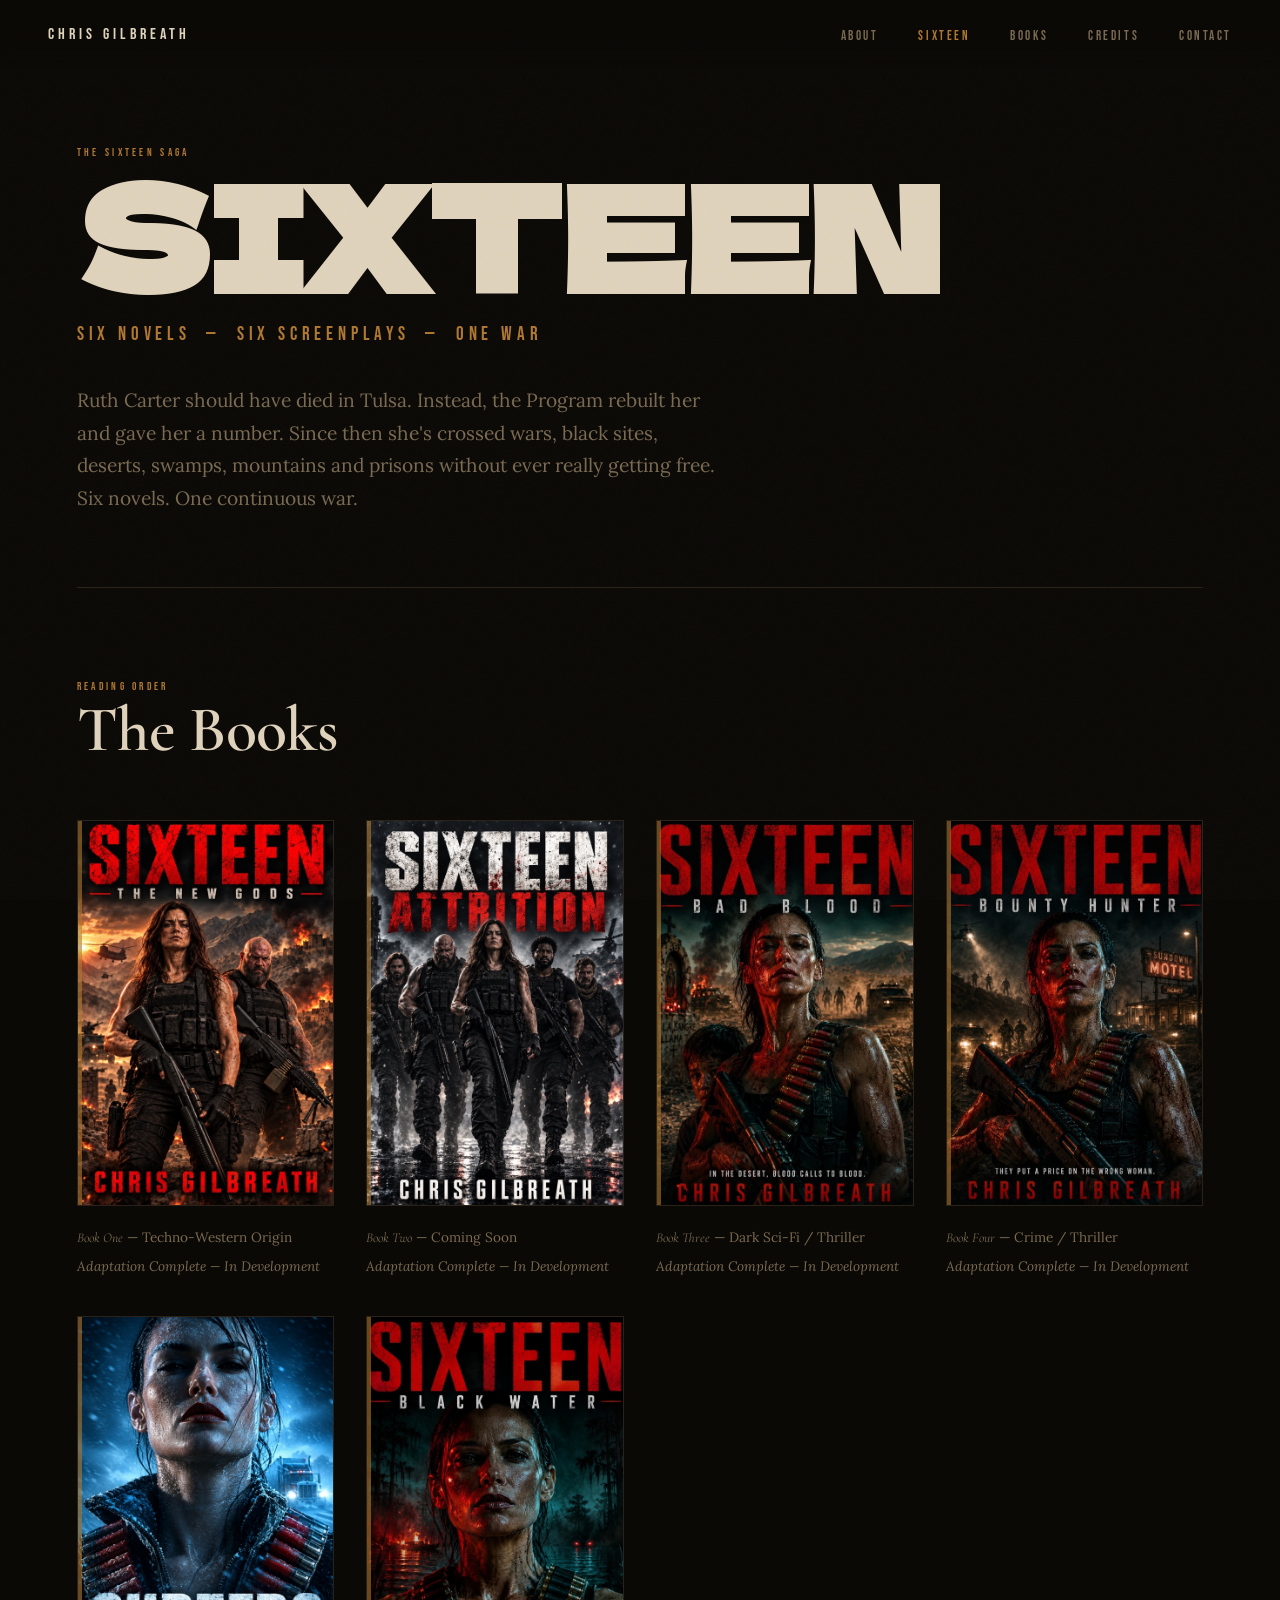
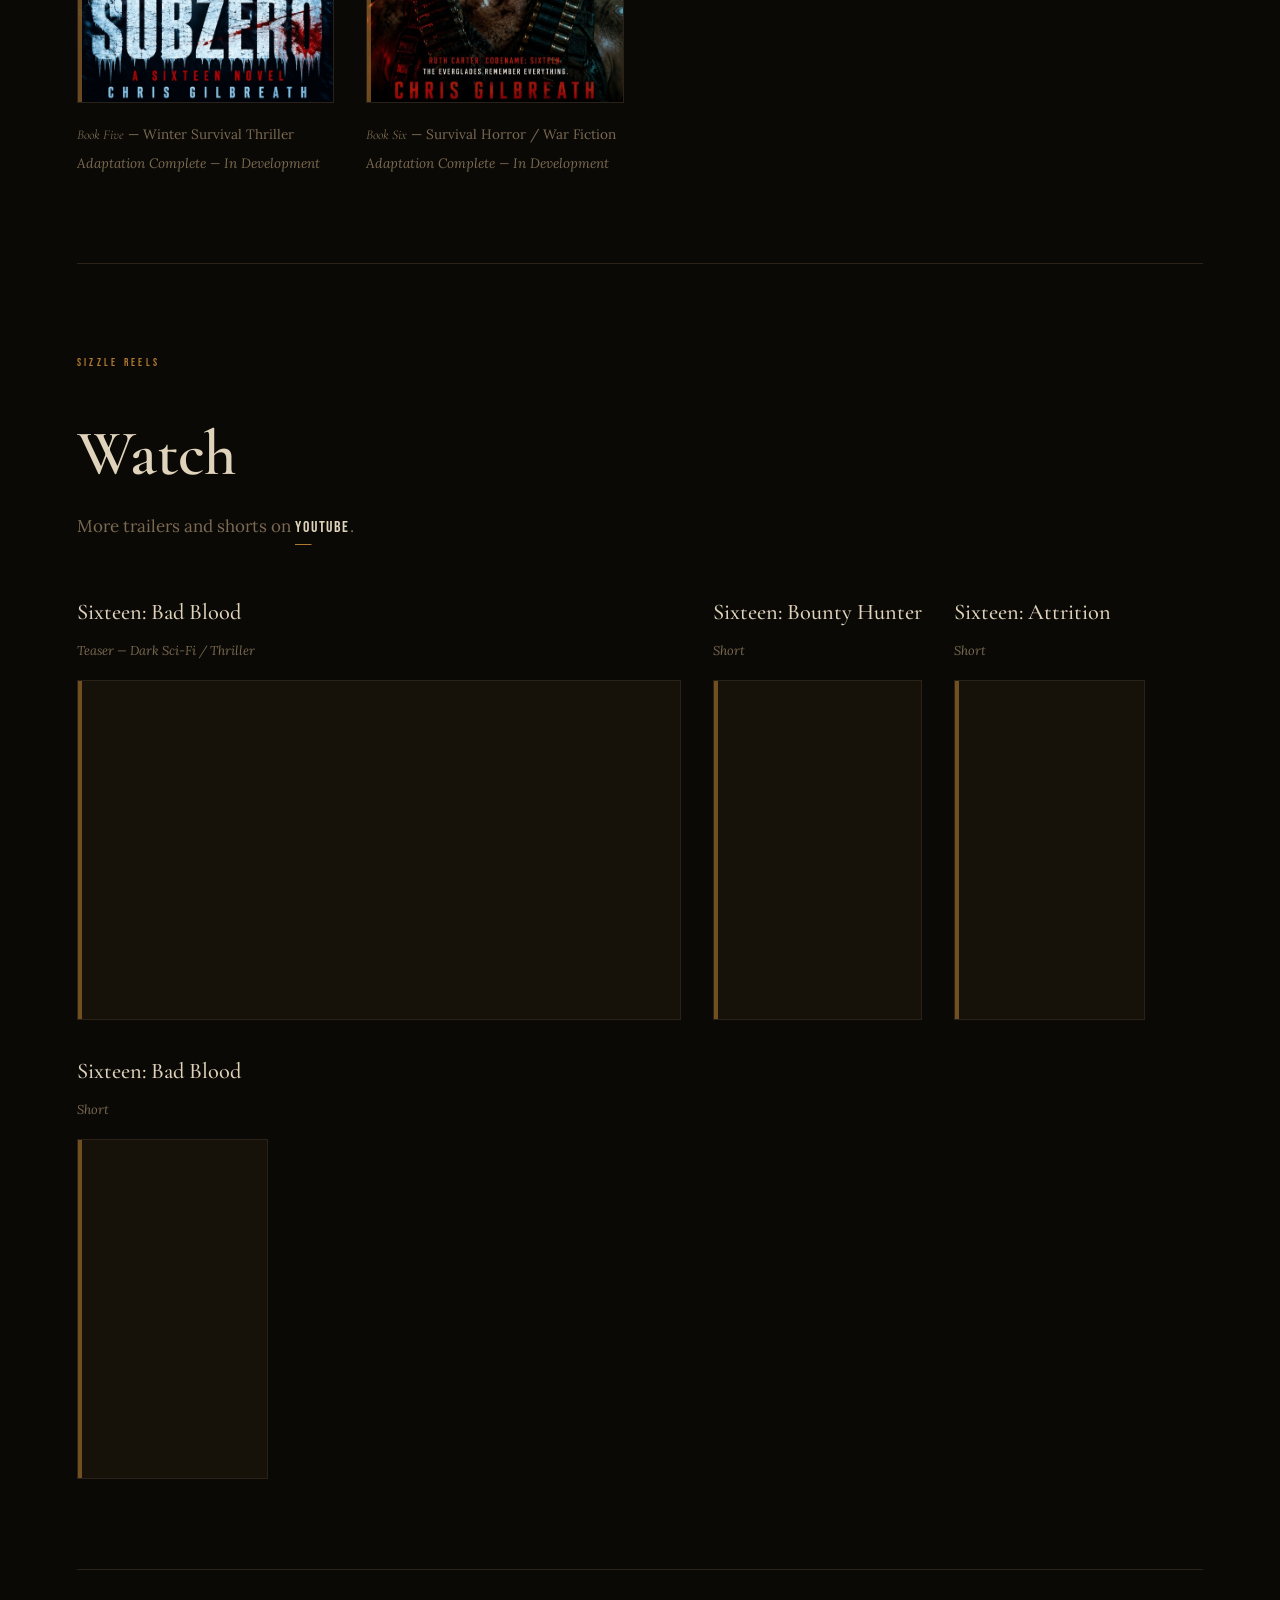
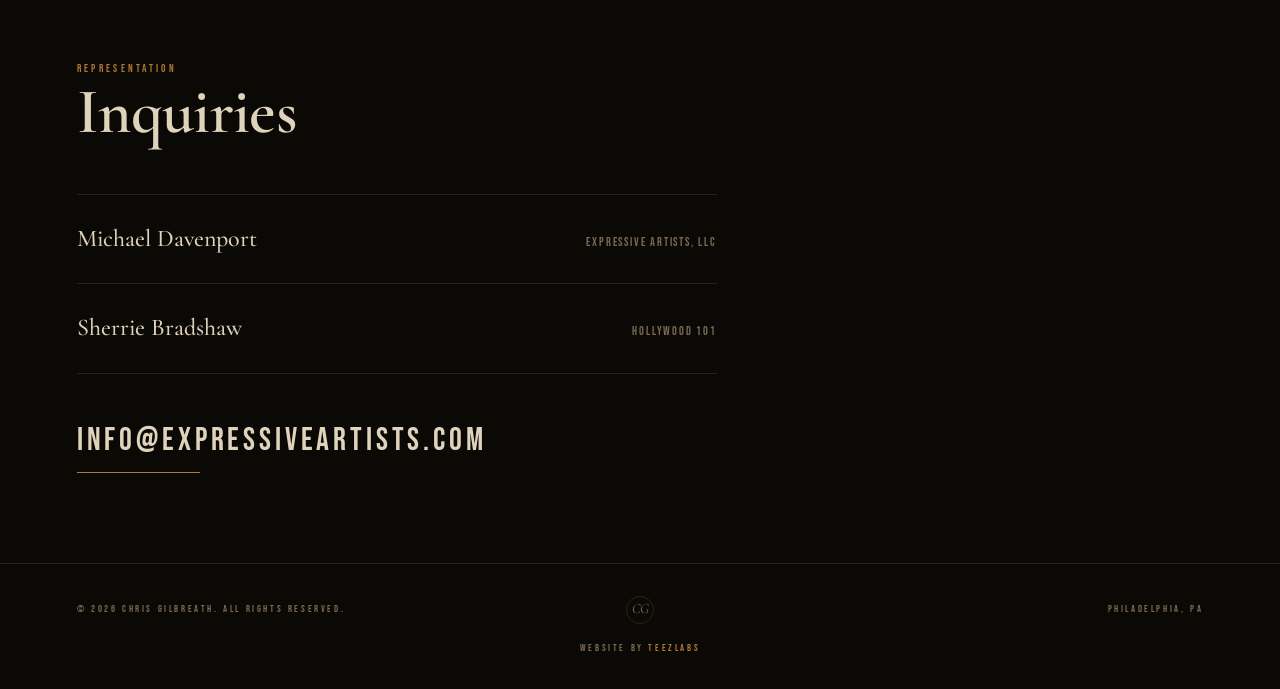
==== sixteen.html @ d25a2611 "Show all eight books directly on the home page Replace the single Sixteen banner card with all six S" ====
<!DOCTYPE html>
<html lang="en">
<head>
  <meta charset="UTF-8" />
  <meta name="viewport" content="width=device-width, initial-scale=1.0" />
  <link rel="icon" type="image/svg+xml" href="favicon.svg" />
  <title>Sixteen — Six Novels, Six Screenplays | Chris Gilbreath</title>
  <meta name="description" content="Sixteen: a techno-western survival saga by Chris Gilbreath. Six novels, six 1:1 feature screenplay adaptations. Ruth Carter, codename Sixteen, cut loose from the Novachrome Program and hunted through bad country ever since." />
  <meta name="keywords" content="Sixteen, Chris Gilbreath, Sixteen the New Gods, Sixteen Bad Blood, Sixteen Bounty Hunter, Sixteen Subzero, Sixteen Black Water, Sixteen Attrition, screenplay adaptation, techno-western, survival thriller" />
  <meta name="author" content="Chris Gilbreath" />
  <link rel="canonical" href="https://chrisg.media/sixteen" />

  <!-- Open Graph -->
  <meta property="og:type" content="website" />
  <meta property="og:title" content="Sixteen — Six Novels, Six Screenplays" />
  <meta property="og:description" content="A techno-western survival saga by Chris Gilbreath. Six novels, six feature screenplay adaptations. Ruth Carter, codename Sixteen." />
  <meta property="og:url" content="https://chrisg.media/sixteen" />
  <meta property="og:image" content="https://chrisg.media/assets/SixteenBlackWater.jpg" />
  <meta property="og:site_name" content="Chris Gilbreath" />
  <meta property="og:locale" content="en_US" />

  <!-- Twitter Card -->
  <meta name="twitter:card" content="summary_large_image" />
  <meta name="twitter:title" content="Sixteen — Six Novels, Six Screenplays" />
  <meta name="twitter:description" content="A techno-western survival saga by Chris Gilbreath. Six novels, six feature screenplay adaptations." />
  <link rel="preconnect" href="https://fonts.googleapis.com" />
  <link rel="preconnect" href="https://fonts.gstatic.com" crossorigin />
  <link href="https://fonts.googleapis.com/css2?family=Cormorant+Garamond:ital,wght@0,300;0,400;0,500;0,600;0,700;1,300;1,400;1,600&family=Bebas+Neue&family=Lora:ital,wght@0,400;0,500;1,400&family=Dela+Gothic+One&display=swap" rel="stylesheet" />

  <link rel="stylesheet" href="style.css?v=20260925f" />

  <!-- Structured Data -->
  <script type="application/ld+json">
  {
    "@context": "https://schema.org",
    "@type": "CreativeWorkSeries",
    "name": "Sixteen",
    "author": {
      "@type": "Person",
      "name": "Chris Gilbreath"
    },
    "url": "https://chrisg.media/sixteen",
    "hasPart": [
      { "@type": "Book", "name": "Sixteen: The New Gods", "position": 1 },
      { "@type": "Book", "name": "Sixteen: Attrition", "position": 2 },
      { "@type": "Book", "name": "Sixteen: Bad Blood", "position": 3 },
      { "@type": "Book", "name": "Sixteen: Bounty Hunter", "position": 4 },
      { "@type": "Book", "name": "Sixteen: Subzero", "position": 5 },
      { "@type": "Book", "name": "Sixteen: Black Water", "position": 6 }
    ]
  }
  </script>
</head>
<body>

  <!-- ─── Navigation ─────────────────────────────────────── -->
  <nav>
    <a class="nav-name" href="index.html">Chris Gilbreath</a>
    <ul class="nav-links">
      <li><a href="index.html#about">About</a></li>
      <li><a href="sixteen.html" class="nav-current">Sixteen</a></li>
      <li><a href="index.html#books">Books</a></li>
      <li><a href="index.html#credits">Credits</a></li>
      <li><a href="index.html#contact">Contact</a></li>
    </ul>
    <button class="nav-hamburger" aria-label="Toggle menu" aria-expanded="false">
      <span></span><span></span><span></span>
    </button>
  </nav>

  <!-- ─── Mobile menu overlay ─────────────────────────────── -->
  <div class="mobile-menu" id="mobileMenu" aria-hidden="true">
    <ul>
      <li><a href="index.html#about">About</a></li>
      <li><a href="sixteen.html">Sixteen</a></li>
      <li><a href="index.html#books">Books</a></li>
      <li><a href="index.html#credits">Credits</a></li>
      <li><a href="index.html#contact">Contact</a></li>
    </ul>
  </div>

  <!-- ─── Masthead ───────────────────────────────────────── -->
  <section id="sixteen-hero">
    <p class="label reveal">The Sixteen Saga</p>
    <h1 class="sixteen-title reveal reveal-delay-1">SIXTEEN</h1>
    <p class="sixteen-subtitle reveal reveal-delay-2">Six Novels &nbsp;&mdash;&nbsp; Six Screenplays &nbsp;&mdash;&nbsp; One War</p>
    <p class="sixteen-lede reveal reveal-delay-3">
      Ruth Carter should have died in Tulsa. Instead, the Program rebuilt her and gave her a number. Since then she's crossed wars, black sites, deserts, swamps, mountains and prisons without ever really getting free. Six novels. One continuous war.
    </p>
  </section>

  <div class="divider"></div>

  <!-- ─── The Books ──────────────────────────────────────── -->
  <section id="sixteen-books">
    <p class="label reveal">Reading Order</p>
    <h2 class="section-title reveal reveal-delay-1" style="margin-bottom: 3.5rem;">The Books</h2>

    <div class="books-grid sixteen-books-grid">

      <div class="book-card reveal reveal-delay-1">
        <a class="book-cover" href="https://www.amazon.com/Sixteen-New-Gods-Chris-Gilbreath-ebook/dp/B0HDK2335C/" target="_blank" rel="noopener">
          <img src="assets/SixteenNewGods.jpg" alt="Sixteen: The New Gods by Chris Gilbreath" />
        </a>
        <p class="book-meta"><span class="book-year">Book One</span> &mdash; Techno-Western Origin</p>
        <p class="book-blurb">Adaptation Complete &mdash; In Development</p>
      </div>

      <div class="book-card reveal reveal-delay-2">
        <div class="book-cover">
          <img src="assets/SixteenAttrition.jpg" alt="Sixteen: Attrition by Chris Gilbreath" />
        </div>
        <p class="book-meta"><span class="book-year">Book Two</span> &mdash; Coming Soon</p>
        <p class="book-blurb">Adaptation Complete &mdash; In Development</p>
      </div>

      <div class="book-card reveal reveal-delay-3">
        <a class="book-cover" href="https://www.amazon.com/Sixteen-Bad-Blood-Chris-Gilbreath-ebook/dp/B0GC9HG7GP/" target="_blank" rel="noopener">
          <img src="assets/SixteenBadBlood.jpg" alt="Sixteen: Bad Blood by Chris Gilbreath" />
        </a>
        <p class="book-meta"><span class="book-year">Book Three</span> &mdash; Dark Sci-Fi / Thriller</p>
        <p class="book-blurb">Adaptation Complete &mdash; In Development</p>
      </div>

      <div class="book-card reveal reveal-delay-4">
        <a class="book-cover" href="https://www.amazon.com/Sixteen-Bounty-Hunter-Chris-Gilbreath-ebook/dp/B0GHHMQSTJ/" target="_blank" rel="noopener">
          <img src="assets/SixteenBountyHunter.jpg" alt="Sixteen: Bounty Hunter by Chris Gilbreath" />
        </a>
        <p class="book-meta"><span class="book-year">Book Four</span> &mdash; Crime / Thriller</p>
        <p class="book-blurb">Adaptation Complete &mdash; In Development</p>
      </div>

      <div class="book-card reveal reveal-delay-1">
        <a class="book-cover" href="https://www.amazon.com/Sixteen-Subzero-Chris-Gilbreath-ebook/dp/B0GX2ZQZ4K/" target="_blank" rel="noopener">
          <img src="assets/SixteenSubzero.jpg" alt="Sixteen: Subzero by Chris Gilbreath" />
        </a>
        <p class="book-meta"><span class="book-year">Book Five</span> &mdash; Winter Survival Thriller</p>
        <p class="book-blurb">Adaptation Complete &mdash; In Development</p>
      </div>

      <div class="book-card reveal reveal-delay-2">
        <a class="book-cover" href="https://www.amazon.com/Sixteen-Black-Water-Chris-Gilbreath-ebook/dp/B0FR5BXYFH/" target="_blank" rel="noopener">
          <img src="assets/SixteenBlackWater.jpg" alt="Sixteen: Black Water by Chris Gilbreath" />
        </a>
        <p class="book-meta"><span class="book-year">Book Six</span> &mdash; Survival Horror / War Fiction</p>
        <p class="book-blurb">Adaptation Complete &mdash; In Development</p>
      </div>

    </div>
  </section>

  <div class="divider"></div>

  <!-- ─── Watch ──────────────────────────────────────────── -->
  <section id="sixteen-watch">
    <p class="label trailers-label reveal">Sizzle Reels</p>
    <h2 class="section-title reveal reveal-delay-1" style="margin-bottom: 1.5rem;">Watch</h2>
    <p class="reveal reveal-delay-2" style="color: var(--ink-muted); margin-bottom: 3rem;">
      More trailers and shorts on <a href="https://www.youtube.com/@chrisgilbreath" target="_blank" rel="noopener" class="contact-email" style="font-size: 1rem;">YouTube</a>.
    </p>
    <div class="watch-row">
      <div class="watch-item reveal reveal-delay-1">
        <p class="trailer-title">Sixteen: Bad Blood</p>
        <p class="trailer-meta">Teaser &mdash; Dark Sci-Fi / Thriller</p>
        <div class="watch-frame watch-frame--landscape">
          <iframe src="https://www.youtube.com/embed/6PoBz8cH8VU" title="Sixteen: Bad Blood — Teaser Trailer" frameborder="0" allow="accelerometer; autoplay; clipboard-write; encrypted-media; gyroscope; picture-in-picture" allowfullscreen></iframe>
        </div>
      </div>
      <div class="watch-item reveal reveal-delay-2">
        <p class="trailer-title">Sixteen: Bounty Hunter</p>
        <p class="trailer-meta">Short</p>
        <div class="watch-frame watch-frame--portrait">
          <iframe src="https://www.youtube.com/embed/D0oF_XEMxRk" title="Sixteen: Bounty Hunter — Short" frameborder="0" allow="accelerometer; autoplay; clipboard-write; encrypted-media; gyroscope; picture-in-picture" allowfullscreen></iframe>
        </div>
      </div>
      <div class="watch-item reveal reveal-delay-3">
        <p class="trailer-title">Sixteen: Attrition</p>
        <p class="trailer-meta">Short</p>
        <div class="watch-frame watch-frame--portrait">
          <iframe src="https://www.youtube.com/embed/QCZJbPcMIhU" title="Sixteen: Attrition — Short" frameborder="0" allow="accelerometer; autoplay; clipboard-write; encrypted-media; gyroscope; picture-in-picture" allowfullscreen></iframe>
        </div>
      </div>
      <div class="watch-item reveal reveal-delay-4">
        <p class="trailer-title">Sixteen: Bad Blood</p>
        <p class="trailer-meta">Short</p>
        <div class="watch-frame watch-frame--portrait">
          <iframe src="https://www.youtube.com/embed/dlGYacVcySY" title="Sixteen: Bad Blood — Short" frameborder="0" allow="accelerometer; autoplay; clipboard-write; encrypted-media; gyroscope; picture-in-picture" allowfullscreen></iframe>
        </div>
      </div>
    </div>
  </section>

  <div class="divider"></div>

  <!-- ─── Representation ─────────────────────────────────── -->
  <section id="representation">
    <p class="label reveal">Representation</p>
    <h2 class="section-title reveal reveal-delay-1" style="margin-bottom: 3rem;">Inquiries</h2>

    <div class="rep-grid">
      <div class="rep-row reveal reveal-delay-1">
        <p class="rep-name">Michael Davenport</p>
        <p class="rep-agency">Expressive Artists, LLC</p>
      </div>
      <div class="rep-row reveal reveal-delay-2">
        <p class="rep-name">Sherrie Bradshaw</p>
        <p class="rep-agency">Hollywood 101</p>
      </div>
    </div>

    <a class="contact-email reveal reveal-delay-3" href="mailto:info@expressiveartists.com" style="margin-top: 2.5rem; display: inline-block;">
      info@expressiveartists.com
    </a>
  </section>

  <!-- ─── Footer ─────────────────────────────────────────── -->
  <footer>
    <p>&copy; 2026 Chris Gilbreath. All rights reserved.</p>
    <div class="footer-mark" aria-hidden="true"><span>CG</span></div>
    <p>Philadelphia, PA</p>
    <p class="footer-credit">Website by <a href="https://teezlabs.pink" target="_blank" rel="noopener noreferrer">Teezlabs</a></p>
  </footer>

  <!-- ─── Scroll Reveal + Nav JS ───────────────────────────── -->
  <script>
    (() => {
      const reveals = document.querySelectorAll('.reveal');
      const observer = new IntersectionObserver((entries) => {
        entries.forEach(entry => {
          if (entry.isIntersecting) {
            entry.target.classList.add('visible');
            observer.unobserve(entry.target);
          }
        });
      }, { threshold: 0.12, rootMargin: '0px 0px -40px 0px' });
      reveals.forEach(el => observer.observe(el));

      const hamburger = document.querySelector('.nav-hamburger');
      const mobileMenu = document.getElementById('mobileMenu');
      function closeNav() {
        hamburger.classList.remove('open');
        mobileMenu.classList.remove('open');
        hamburger.setAttribute('aria-expanded', 'false');
        mobileMenu.setAttribute('aria-hidden', 'true');
      }
      hamburger.addEventListener('click', () => {
        const isOpen = mobileMenu.classList.toggle('open');
        hamburger.classList.toggle('open', isOpen);
        hamburger.setAttribute('aria-expanded', String(isOpen));
        mobileMenu.setAttribute('aria-hidden', String(!isOpen));
      });
      mobileMenu.querySelectorAll('a').forEach(a => {
        a.addEventListener('click', closeNav);
      });
      document.addEventListener('keydown', e => { if (e.key === 'Escape') closeNav(); });
    })();
  </script>

</body>
</html>
---- style.css ----
/* ─── CSS Variables ─────────────────────────────────── */
:root {
  --bg:         #0b0906;
  --bg-raised:  #110e09;
  --bg-card:    #16120a;
  --ink:        #e0d3bc;
  --ink-muted:  #7a6a52;
  --ink-faint:  #2a2218;
  --accent:     #b07830;
  --steel:      #7a5c30;
  --rule:       rgba(176, 120, 48, 0.25);
}

/* ─── Reset ─────────────────────────────────────────── */
*, *::before, *::after { box-sizing: border-box; margin: 0; padding: 0; }
html { scroll-behavior: smooth; }
body {
  background: var(--bg);
  color: var(--ink);
  font-family: 'Lora', Georgia, serif;
  font-size: 17px;
  line-height: 1.7;
  overflow-x: hidden;
}

/* Film grain overlay */
body::before {
  content: '';
  position: fixed;
  inset: 0;
  z-index: 9999;
  pointer-events: none;
  background-image: url("data:image/svg+xml,%3Csvg viewBox='0 0 256 256' xmlns='http://www.w3.org/2000/svg'%3E%3Cfilter id='noise'%3E%3CfeTurbulence type='fractalNoise' baseFrequency='0.9' numOctaves='4' stitchTiles='stitch'/%3E%3C/filter%3E%3Crect width='100%25' height='100%25' filter='url(%23noise)' opacity='1'/%3E%3C/svg%3E");
  opacity: 0.028;
  background-size: 180px 180px;
}

/* ─── Typography helpers ─────────────────────────────── */
.label {
  font-family: 'Bebas Neue', sans-serif;
  font-size: 11px;
  letter-spacing: 0.3em;
  color: var(--accent);
  text-transform: uppercase;
}

.section-title {
  font-family: 'Cormorant Garamond', Georgia, serif;
  font-size: clamp(2.6rem, 5vw, 4rem);
  font-weight: 600;
  line-height: 1.05;
  letter-spacing: -0.01em;
}

/* ─── Nav ────────────────────────────────────────────── */
nav {
  position: fixed;
  top: 0;
  left: 0;
  right: 0;
  z-index: 10000;
  display: flex;
  justify-content: space-between;
  align-items: center;
  padding: 1.25rem 3rem;
  background: linear-gradient(to bottom, rgba(11,9,6,0.98) 40%, rgba(11,9,6,0.85) 60%, rgba(11,9,6,0.5) 80%, transparent 100%);
  backdrop-filter: blur(4px);
  -webkit-backdrop-filter: blur(4px);
}

.nav-name {
  font-family: 'Bebas Neue', sans-serif;
  font-size: 1rem;
  letter-spacing: 0.25em;
  color: var(--ink);
  text-decoration: none;
}

.nav-links {
  display: flex;
  gap: 2.5rem;
  list-style: none;
}

.nav-links a {
  font-family: 'Bebas Neue', sans-serif;
  font-size: 0.8rem;
  letter-spacing: 0.2em;
  color: var(--ink-muted);
  text-decoration: none;
  transition: color 0.25s;
  position: relative;
  padding-bottom: 3px;
}

.nav-links a::after {
  content: '';
  position: absolute;
  bottom: 0;
  left: 0;
  width: 100%;
  height: 1px;
  background: var(--accent);
  transform: scaleX(0);
  transform-origin: left;
  transition: transform 0.3s cubic-bezier(0.25, 0.46, 0.45, 0.94);
}

.nav-links a:hover { color: var(--ink); }
.nav-links a:hover::after { transform: scaleX(1); }

/* ─── Hero ───────────────────────────────────────────── */
#hero {
  min-height: 100svh;
  display: flex;
  flex-direction: column;
  justify-content: flex-end;
  padding: 0 clamp(2rem, 6vw, 6rem) clamp(4rem, 8vh, 7rem);
  position: relative;
  overflow: hidden;
}

/* Vignette */
#hero::after {
  content: '';
  position: absolute;
  inset: 0;
  background: radial-gradient(ellipse at 30% 60%, transparent 30%, rgba(11,9,6,0.78) 100%);
  pointer-events: none;
}

.hero-eyebrow {
  font-family: 'Bebas Neue', sans-serif;
  font-size: 0.85rem;
  letter-spacing: 0.45em;
  color: var(--accent);
  margin-bottom: 1.5rem;
  opacity: 0;
  animation: fadeUp 0.8s ease forwards 0.4s;
}

.hero-name {
  font-family: 'Dela Gothic One', cursive;
  font-size: clamp(3.8rem, 11vw, 10rem);
  font-weight: 400;
  line-height: 0.9;
  letter-spacing: -0.01em;
  color: var(--ink);
  opacity: 0;
  animation: fadeUp 1s ease forwards 0.6s;
}

.hero-name em {
  font-style: normal;
  color: var(--steel);
}

.hero-tagline {
  margin-top: 2.5rem;
  font-family: 'Lora', serif;
  font-size: clamp(0.95rem, 1.5vw, 1.1rem);
  font-style: italic;
  color: var(--ink-muted);
  max-width: 420px;
  opacity: 0;
  animation: fadeUp 0.9s ease forwards 1s;
}

.hero-scroll {
  position: absolute;
  bottom: 2.5rem;
  right: 3rem;
  display: flex;
  flex-direction: column;
  align-items: center;
  gap: 0.5rem;
  opacity: 0;
  animation: fadeIn 1s ease forwards 1.4s;
}

.hero-scroll span {
  font-family: 'Bebas Neue', sans-serif;
  font-size: 0.65rem;
  letter-spacing: 0.3em;
  color: var(--ink-faint);
  writing-mode: vertical-rl;
}

.scroll-line {
  width: 1px;
  height: 60px;
  background: linear-gradient(to bottom, var(--accent), transparent);
  animation: scrollPulse 2s ease-in-out infinite 2s;
}

/* Decorative film-strip perforations */
.film-strip {
  position: absolute;
  top: 0;
  right: 0;
  width: 40px;
  height: 100%;
  display: flex;
  flex-direction: column;
  align-items: center;
  gap: 0;
  padding: 1rem 0;
  opacity: 0.08;
  pointer-events: none;
}

.perforation {
  width: 14px;
  height: 20px;
  border: 1.5px solid var(--ink);
  border-radius: 3px;
  flex-shrink: 0;
  margin: 6px 0;
}

/* ─── Section wrapper ────────────────────────────────── */
section {
  padding: clamp(5rem, 10vh, 9rem) clamp(2rem, 6vw, 6rem);
}

.divider {
  height: 1px;
  background: var(--ink-faint);
  margin: 0 clamp(2rem, 6vw, 6rem);
  width: calc(100% - clamp(4rem, 12vw, 12rem));
}

/* ─── About ──────────────────────────────────────────── */
#about {
  display: grid;
  grid-template-columns: 1fr 2fr;
  gap: clamp(3rem, 6vw, 7rem);
  align-items: start;
}

.about-aside {
  position: sticky;
  top: 7rem;
}

.about-headshot {
  display: block;
  width: 100%;
  max-width: 280px;
  aspect-ratio: 3 / 4;
  object-fit: cover;
  object-position: center top;
  margin-top: 1rem;
  filter: grayscale(100%) contrast(1.05);
}

.about-body p {
  font-size: 1.15rem;
  color: var(--ink-muted);
  margin-bottom: 1.5rem;
}

.about-body p strong {
  color: var(--ink);
  font-weight: 500;
}


/* ─── Credits ────────────────────────────────────────── */
#credits { background: var(--bg-raised); }

.credits-header {
  display: flex;
  justify-content: space-between;
  align-items: flex-end;
  margin-bottom: 4rem;
}

.credits-grid {
  display: grid;
  gap: 0;
}

.credit-row {
  display: grid;
  grid-template-columns: 60px 1fr auto auto;
  gap: 1.5rem 2rem;
  align-items: center;
  padding: 1.8rem 0;
  border-bottom: 1px solid var(--ink-faint);
  transition: background 0.2s;
  cursor: default;
}

.credit-row:first-child { border-top: 1px solid var(--ink-faint); }

.credit-row:hover { background: rgba(176, 120, 48, 0.05); }

.credit-index {
  font-family: 'Cormorant Garamond', serif;
  font-size: 1.3rem;
  font-weight: 300;
  color: var(--ink-faint);
  font-style: italic;
}

.credit-title {
  font-family: 'Cormorant Garamond', serif;
  font-size: 1.5rem;
  font-weight: 500;
  color: var(--ink);
  line-height: 1.2;
}

.credit-title small {
  display: block;
  font-family: 'Lora', serif;
  font-size: 0.8rem;
  font-style: italic;
  color: var(--ink-muted);
  font-weight: 400;
  margin-top: 0.2rem;
}

.credit-type {
  font-family: 'Bebas Neue', sans-serif;
  font-size: 0.7rem;
  letter-spacing: 0.2em;
  color: var(--accent);
  white-space: nowrap;
}

.credit-year {
  font-family: 'Cormorant Garamond', serif;
  font-size: 1rem;
  color: var(--ink-muted);
  font-style: italic;
  white-space: nowrap;
}

/* ─── Books ──────────────────────────────────────────── */
#books {
  overflow: hidden;
}

.books-label { margin-bottom: 3rem; }

.books-grid {
  display: grid;
  grid-template-columns: repeat(auto-fill, minmax(240px, 1fr));
  gap: 2.5rem 2rem;
}

.book-card {
  position: relative;
  cursor: pointer;
}

.book-cover {
  display: block;
  aspect-ratio: 2 / 3;
  background: var(--bg-card);
  border: 1px solid var(--ink-faint);
  position: relative;
  overflow: hidden;
  margin-bottom: 1.25rem;
  transition: transform 0.4s cubic-bezier(0.25, 0.46, 0.45, 0.94), box-shadow 0.4s ease;
}

.book-cover img {
  width: 102%;
  height: 102%;
  margin: -1%;
  object-fit: cover;
  object-position: top;
  display: block;
}

.book-card:hover .book-cover {
  transform: translateY(-6px) rotate(-0.5deg);
  box-shadow: 12px 24px 60px rgba(0,0,0,0.7), -4px 0 0 0 var(--accent);
}

.book-meta { font-size: 0.85rem; color: var(--ink-muted); overflow: hidden; text-overflow: ellipsis; white-space: nowrap; }
.book-year {
  font-family: 'Cormorant Garamond', serif;
  font-style: italic;
}
.book-blurb {
  margin-top: 0.5rem;
  font-size: 0.85rem;
  font-style: italic;
  color: var(--ink-muted);
  line-height: 1.4;
}

/* Book accent stripe */
.book-cover::before {
  content: '';
  position: absolute;
  left: 0;
  top: 0;
  bottom: 0;
  width: 4px;
  background: var(--accent);
  opacity: 0.6;
  z-index: 2;
}

/* ─── Trailers ───────────────────────────────────────── */
.trailers-label { margin-bottom: 3rem; }
.trailers-grid { display: grid; grid-template-columns: 1fr 1fr; gap: 3rem 2.5rem; }
.trailers-grid--single { grid-template-columns: minmax(0, 480px); }
.trailer-item { display: flex; flex-direction: column; gap: 0.6rem; }
.trailer-title { font-family: 'Cormorant Garamond', serif; font-size: 1.4rem; font-weight: 500; color: var(--ink); }
.trailer-meta { font-size: 0.8rem; font-style: italic; color: var(--ink-muted); margin-bottom: 0.5rem; }
.trailer-frame { position: relative; width: 100%; aspect-ratio: 16 / 9; background: var(--bg-card); border: 1px solid var(--ink-faint); overflow: hidden; }
.trailer-frame::before { content: ''; position: absolute; left: 0; top: 0; bottom: 0; width: 4px; background: var(--accent); opacity: 0.6; z-index: 2; }
.trailer-frame iframe { position: absolute; inset: 0; width: 100%; height: 100%; border: none; }
@media (max-width: 768px) { .trailers-grid { grid-template-columns: 1fr; gap: 2.5rem; } }

/* ─── Shorts ─────────────────────────────────────────── */
.shorts-grid { display: grid; grid-template-columns: repeat(3, minmax(160px, 240px)); gap: 2rem; }
.short-item { display: flex; flex-direction: column; gap: 0.6rem; }
.short-frame { position: relative; width: 100%; aspect-ratio: 9 / 16; background: var(--bg-card); border: 1px solid var(--ink-faint); overflow: hidden; }
.short-frame::before { content: ''; position: absolute; left: 0; top: 0; bottom: 0; width: 4px; background: var(--accent); opacity: 0.6; z-index: 2; }
.short-frame iframe { position: absolute; inset: 0; width: 100%; height: 100%; border: none; }
@media (max-width: 768px) { .shorts-grid { grid-template-columns: repeat(3, 1fr); gap: 1rem; } }
@media (max-width: 500px) { .shorts-grid { grid-template-columns: repeat(2, 1fr); } }

/* ─── Watch row: trailer + shorts, uniform height ────── */
.watch-row { display: flex; flex-wrap: wrap; align-items: flex-start; gap: 2rem; }
.watch-item { display: flex; flex-direction: column; gap: 0.6rem; }
.watch-frame { position: relative; height: 340px; width: auto; background: var(--bg-card); border: 1px solid var(--ink-faint); overflow: hidden; }
.watch-frame::before { content: ''; position: absolute; left: 0; top: 0; bottom: 0; width: 4px; background: var(--accent); opacity: 0.6; z-index: 2; }
.watch-frame iframe { position: absolute; inset: 0; width: 100%; height: 100%; border: none; }
.watch-frame--landscape { aspect-ratio: 16 / 9; }
.watch-frame--portrait { aspect-ratio: 9 / 16; }
@media (max-width: 900px) { .watch-frame { height: 260px; } }
@media (max-width: 600px) { .watch-frame { height: 220px; } }

/* ─── Scripts ────────────────────────────────────────── */
#scripts { background: var(--bg-raised); }

.scripts-intro {
  display: grid;
  grid-template-columns: 1fr 1fr;
  gap: 4rem;
  margin-bottom: 5rem;
  align-items: end;
}

.scripts-intro p {
  color: var(--ink-muted);
  font-size: 1.05rem;
}

.scripts-list {
  display: flex;
  flex-direction: column;
  gap: 0;
}

.script-item {
  display: grid;
  grid-template-columns: 1fr auto;
  gap: 2rem;
  align-items: center;
  padding: 2rem 0;
  border-bottom: 1px solid var(--ink-faint);
  position: relative;
  overflow: hidden;
  cursor: default;
}

.script-item::before {
  content: '';
  position: absolute;
  left: -100%;
  top: 0;
  bottom: 0;
  width: 100%;
  background: linear-gradient(to right, transparent, rgba(176,120,48,0.06), transparent);
  transition: left 0.5s ease;
}

.script-item:hover::before { left: 100%; }

.script-title {
  font-family: 'Cormorant Garamond', serif;
  font-size: 1.6rem;
  font-weight: 500;
  color: var(--ink);
}

.script-title small {
  display: block;
  font-family: 'Lora', serif;
  font-size: 0.85rem;
  font-style: italic;
  color: var(--ink-muted);
  font-weight: 400;
  margin-top: 0.3rem;
}

.script-badge {
  font-family: 'Bebas Neue', sans-serif;
  font-size: 0.65rem;
  letter-spacing: 0.25em;
  padding: 0.3em 0.9em;
  border: 1px solid;
  white-space: nowrap;
}

.script-badge.available {
  color: var(--accent);
  border-color: var(--accent);
  background: rgba(176,120,48,0.08);
}

.script-badge.optioned {
  color: var(--steel);
  border-color: var(--steel);
  background: rgba(184,144,96,0.08);
}

/* ─── Contact ────────────────────────────────────────── */
#contact {
  text-align: center;
  padding: clamp(6rem, 12vh, 11rem) clamp(2rem, 6vw, 6rem);
  position: relative;
  overflow: hidden;
}

#contact::before {
  content: 'CONTACT';
  position: absolute;
  top: 50%;
  left: 50%;
  transform: translate(-50%, -50%);
  font-family: 'Cormorant Garamond', serif;
  font-size: clamp(8rem, 20vw, 18rem);
  font-weight: 700;
  color: var(--ink-faint);
  pointer-events: none;
  user-select: none;
  white-space: nowrap;
  opacity: 0.15;
}

.contact-label { margin-bottom: 2rem; }

.contact-heading {
  font-family: 'Cormorant Garamond', serif;
  font-size: clamp(2.5rem, 6vw, 5rem);
  font-weight: 300;
  font-style: italic;
  line-height: 1.1;
  margin-bottom: 3rem;
  position: relative;
}

.contact-email {
  display: inline-block;
  font-family: 'Bebas Neue', sans-serif;
  font-size: clamp(1.1rem, 3vw, 2rem);
  letter-spacing: 0.12em;
  color: var(--ink);
  text-decoration: none;
  position: relative;
  padding-bottom: 4px;
  transition: color 0.25s;
}

.contact-email::after {
  content: '';
  position: absolute;
  bottom: 0;
  left: 0;
  right: 0;
  height: 1px;
  background: var(--accent);
  transform: scaleX(0.3);
  transform-origin: left;
  transition: transform 0.4s cubic-bezier(0.25, 0.46, 0.45, 0.94);
}

.contact-email:hover { color: var(--accent); }
.contact-email:hover::after { transform: scaleX(1); }

.contact-note {
  margin-top: 2rem;
  font-size: 0.85rem;
  font-style: italic;
  color: var(--ink-muted);
}

/* ─── Footer ─────────────────────────────────────────── */
footer {
  border-top: 1px solid var(--ink-faint);
  padding: 2rem clamp(2rem, 6vw, 6rem);
  display: grid;
  grid-template-columns: 1fr auto 1fr;
  align-items: center;
}

footer p:nth-child(3) {
  text-align: right;
}

.footer-credit {
  grid-column: 1 / -1;
  text-align: center;
  margin-top: 1rem;
}

.footer-credit a {
  color: var(--accent);
  text-decoration: none;
}

.footer-credit a:hover {
  text-decoration: underline;
}

footer p {
  font-family: 'Bebas Neue', sans-serif;
  font-size: 0.65rem;
  letter-spacing: 0.25em;
  color: var(--ink-muted);
}

.footer-mark {
  width: 28px;
  height: 28px;
  border: 1px solid var(--ink-faint);
  border-radius: 50%;
  display: flex;
  align-items: center;
  justify-content: center;
}

.footer-mark span {
  font-family: 'Cormorant Garamond', serif;
  font-size: 0.9rem;
  font-style: italic;
  color: var(--ink-muted);
}

/* ─── Reveal animations ──────────────────────────────── */
.reveal {
  opacity: 0;
  transform: translateY(28px);
  transition: opacity 0.8s ease, transform 0.8s cubic-bezier(0.25, 0.46, 0.45, 0.94);
}

.reveal.visible {
  opacity: 1;
  transform: none;
}

.reveal-delay-1 { transition-delay: 0.1s; }
.reveal-delay-2 { transition-delay: 0.2s; }
.reveal-delay-3 { transition-delay: 0.3s; }
.reveal-delay-4 { transition-delay: 0.4s; }

@keyframes fadeUp {
  from { opacity: 0; transform: translateY(30px); }
  to   { opacity: 1; transform: none; }
}

@keyframes fadeIn {
  from { opacity: 0; }
  to   { opacity: 1; }
}

@keyframes scrollPulse {
  0%, 100% { opacity: 0.3; transform: scaleY(1); }
  50%       { opacity: 1;   transform: scaleY(1.15); }
}

/* ─── Responsive ─────────────────────────────────────── */
@media (max-width: 900px) {
  #about {
    grid-template-columns: 1fr;
    gap: 2rem;
  }

  .about-aside { position: static; }
  .about-headshot { max-width: 180px; }

  .scripts-intro {
    grid-template-columns: 1fr;
    gap: 1.5rem;
    margin-bottom: 3rem;
  }

  .credit-row {
    grid-template-columns: 40px 1fr;
    grid-template-rows: auto auto;
  }

  .credit-type, .credit-year { grid-column: 2; }

  .rep-row {
    flex-direction: column;
    align-items: flex-start;
    gap: 0.4rem;
  }

  nav { padding: 1rem 1.5rem; }
}

/* ─── Hamburger button ───────────────────────────────── */
.nav-hamburger {
  display: none;
  flex-direction: column;
  gap: 5px;
  background: none;
  border: none;
  cursor: pointer;
  padding: 4px;
  position: relative;
  z-index: 10001;
}

.nav-hamburger span {
  display: block;
  width: 22px;
  height: 2px;
  background: var(--ink-muted);
  transition: transform 0.35s cubic-bezier(0.25, 0.46, 0.45, 0.94),
              opacity 0.25s ease,
              background 0.2s;
  transform-origin: center;
}

.nav-hamburger:hover span { background: var(--ink); }

.nav-hamburger.open span:nth-child(1) {
  transform: translateY(7px) rotate(45deg);
  background: var(--accent);
}
.nav-hamburger.open span:nth-child(2) {
  opacity: 0;
  transform: scaleX(0);
}
.nav-hamburger.open span:nth-child(3) {
  transform: translateY(-7px) rotate(-45deg);
  background: var(--accent);
}

/* ─── Mobile menu overlay ────────────────────────────── */
.mobile-menu {
  display: none;
}

@media (max-width: 768px) {
  .nav-hamburger { display: flex; }
  .nav-links { display: none; }

  .mobile-menu {
    display: flex;
    flex-direction: column;
    justify-content: center;
    align-items: flex-start;
    position: fixed;
    inset: 0;
    z-index: 10000;
    padding: 4rem clamp(2rem, 8vw, 4rem);
    background: #0b0906;
    opacity: 0;
    visibility: hidden;
    transition: opacity 0.35s ease, visibility 0.35s ease;
    pointer-events: none;
  }

  .mobile-menu.open {
    opacity: 1;
    visibility: visible;
    pointer-events: all;
  }

  .mobile-menu ul {
    list-style: none;
    width: 100%;
  }

  .mobile-menu li {
    border-bottom: 1px solid var(--ink-faint);
  }

  .mobile-menu a {
    display: block;
    padding: 1.1rem 0;
    font-family: 'Bebas Neue', sans-serif;
    font-size: 1.6rem;
    letter-spacing: 0.25em;
    color: #e0d3bc;
    text-decoration: none;
    transition: color 0.2s;
  }

  .mobile-menu a:hover { color: var(--accent); }

  .credits-header { flex-direction: column; align-items: flex-start; gap: 1rem; }
  #contact::before { display: none; }
}

/* ─── Hero CTA ───────────────────────────────────────── */
.hero-cta {
  display: inline-block;
  margin-top: 2rem;
  font-family: 'Bebas Neue', sans-serif;
  font-size: 0.95rem;
  letter-spacing: 0.2em;
  color: var(--accent);
  text-decoration: none;
  border: 1px solid var(--accent);
  padding: 0.7em 1.4em;
  width: fit-content;
  opacity: 0;
  animation: fadeUp 0.9s ease forwards 1.2s;
  transition: background 0.25s, color 0.25s;
}

.hero-cta:hover {
  background: var(--accent);
  color: var(--bg);
}

/* ─── Nav: featured link ─────────────────────────────── */
.nav-links a.nav-featured,
.nav-links a.nav-current {
  color: var(--accent);
}

/* ─── Sixteen hub masthead ───────────────────────────── */
#sixteen-hero {
  padding-top: clamp(8rem, 16vh, 12rem);
  padding-bottom: clamp(4rem, 8vh, 6rem);
}

.sixteen-title {
  font-family: 'Dela Gothic One', cursive;
  font-size: clamp(3.2rem, 12vw, 9rem);
  line-height: 0.95;
  color: var(--ink);
  letter-spacing: -0.01em;
}

.sixteen-subtitle {
  margin-top: 1.25rem;
  font-family: 'Bebas Neue', sans-serif;
  font-size: clamp(0.9rem, 2vw, 1.2rem);
  letter-spacing: 0.25em;
  color: var(--accent);
  text-transform: uppercase;
}

.sixteen-lede {
  margin-top: 2rem;
  max-width: 640px;
  font-family: 'Lora', serif;
  font-size: clamp(1rem, 1.6vw, 1.2rem);
  color: var(--ink-muted);
  line-height: 1.7;
}

/* ─── Placeholder book cover (missing art) ───────────── */
.placeholder-cover {
  display: flex;
  flex-direction: column;
  align-items: center;
  justify-content: center;
  text-align: center;
  gap: 0.75rem;
  padding: 1.5rem;
  text-decoration: none;
  background: linear-gradient(160deg, var(--bg-card), var(--bg-raised));
}

.placeholder-cover--locked {
  cursor: default;
  opacity: 0.7;
}

.placeholder-index {
  font-family: 'Bebas Neue', sans-serif;
  font-size: 0.75rem;
  letter-spacing: 0.25em;
  color: var(--accent);
  text-transform: uppercase;
}

.placeholder-title {
  font-family: 'Cormorant Garamond', serif;
  font-size: 1.6rem;
  font-weight: 600;
  color: var(--ink);
  line-height: 1.2;
}

/* ─── Representation ──────────────────────────────────── */
.rep-grid {
  display: grid;
  gap: 0;
  max-width: 640px;
}

.rep-row {
  display: flex;
  justify-content: space-between;
  align-items: baseline;
  padding: 1.5rem 0;
  border-bottom: 1px solid var(--ink-faint);
}

.rep-row:first-child { border-top: 1px solid var(--ink-faint); }

.rep-name {
  font-family: 'Cormorant Garamond', serif;
  font-size: 1.5rem;
  font-weight: 500;
  color: var(--ink);
}

.rep-agency {
  font-family: 'Bebas Neue', sans-serif;
  font-size: 0.75rem;
  letter-spacing: 0.15em;
  color: var(--ink-muted);
  text-transform: uppercase;
}

/* ─── Reduced motion ─────────────────────────────────── */
@media (prefers-reduced-motion: reduce) {
  .hero-eyebrow,
  .hero-name,
  .hero-tagline,
  .hero-scroll {
    animation: none;
    opacity: 1;
    transform: none;
  }

  .scroll-line { animation: none; }

  .reveal {
    transform: none;
    transition: opacity 0.4s ease;
  }

  .book-card:hover .book-cover {
    transform: none;
  }

  .script-item::before { display: none; }

  .nav-links a::after { transition: none; }

  .contact-email::after { transition: none; }
}
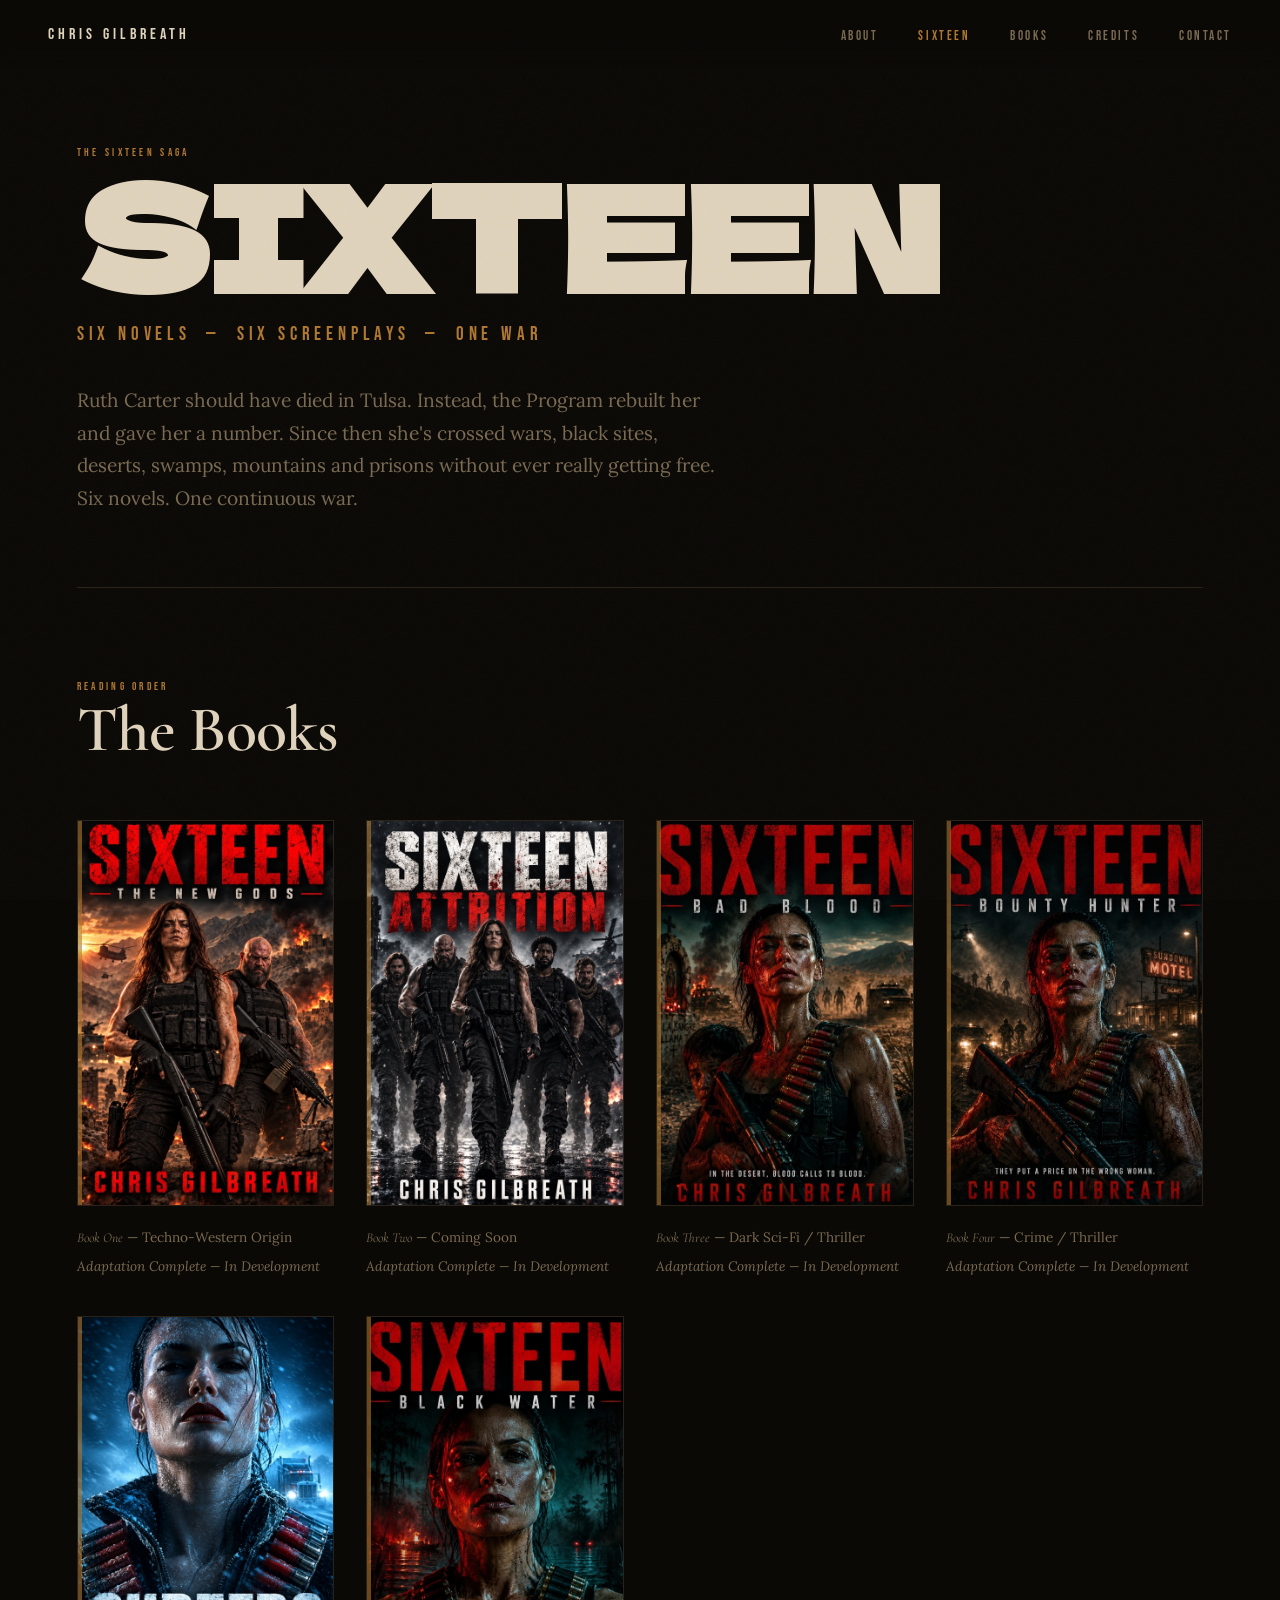
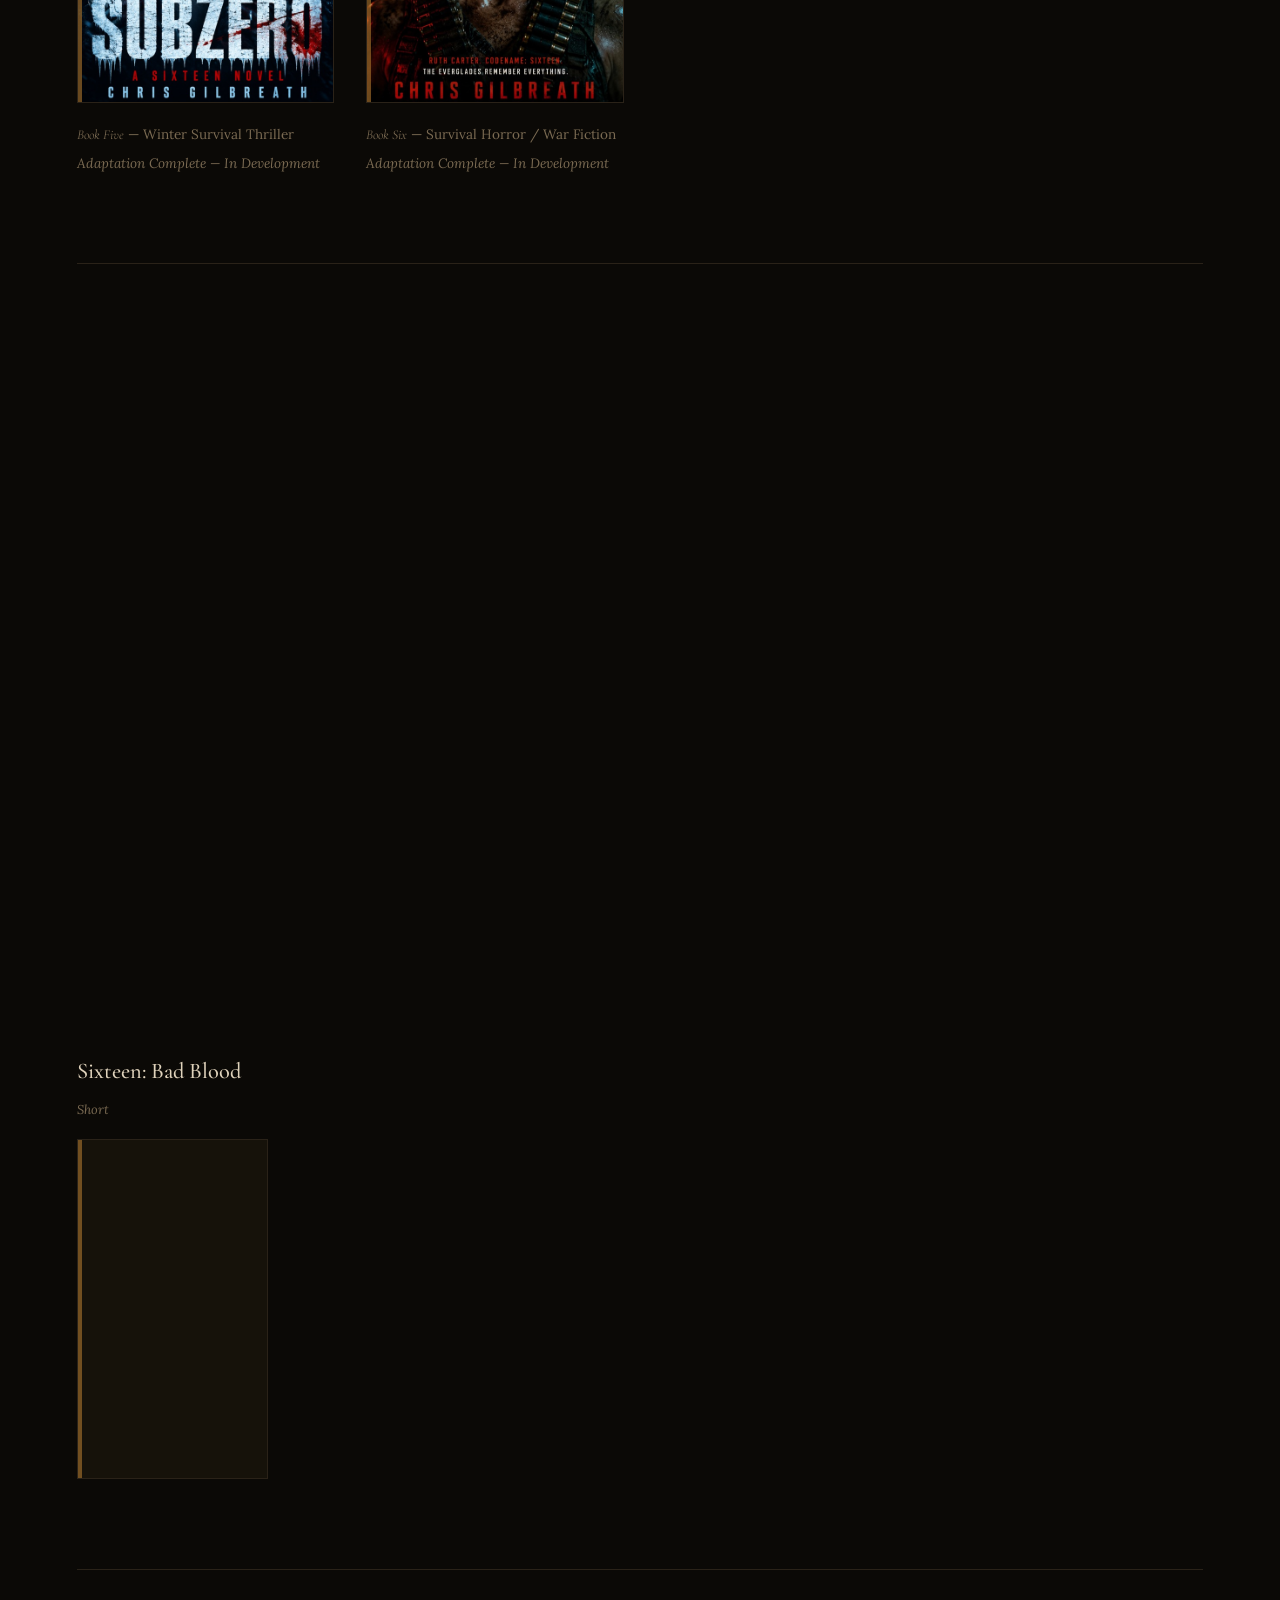
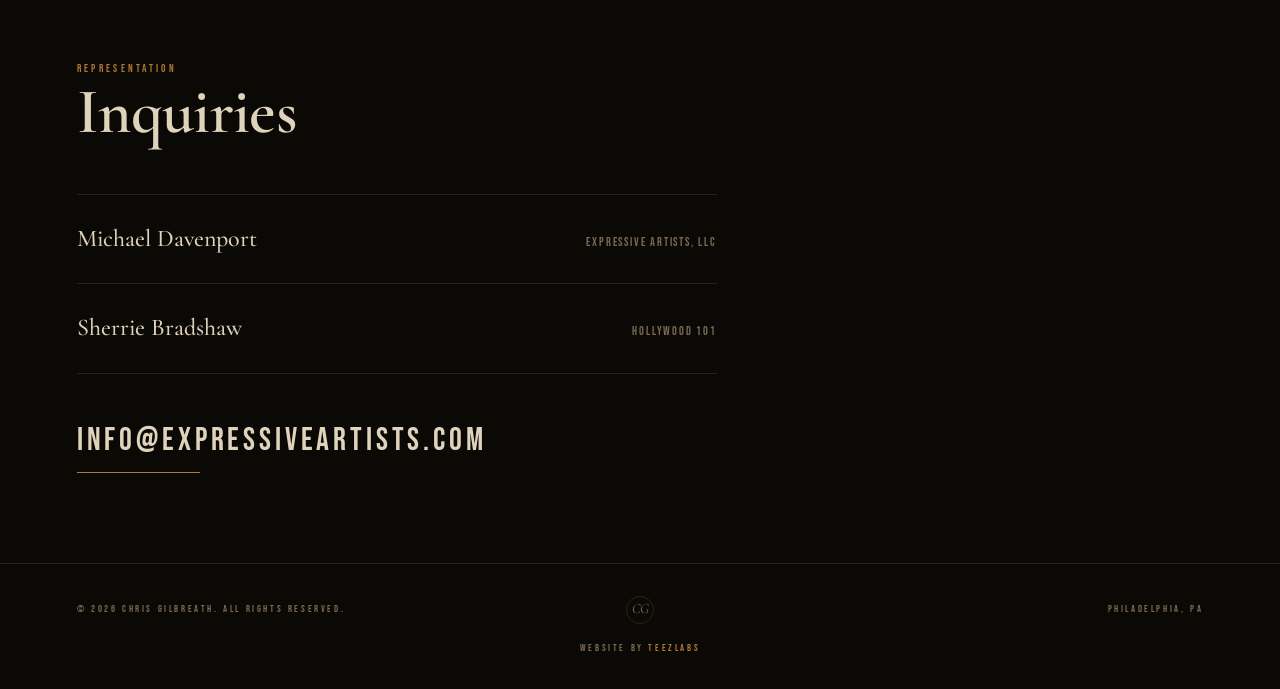
==== commit 0506b0f5: "Fix canonical/OG/JSON-LD URLs to point to sixteen.html (clean URLs aren't configured on this Vercel " ====
--- a/sixteen.html
+++ b/sixteen.html
@@ -8,13 +8,13 @@
   <meta name="description" content="Sixteen: a techno-western survival saga by Chris Gilbreath. Six novels, six 1:1 feature screenplay adaptations. Ruth Carter, codename Sixteen, cut loose from the Novachrome Program and hunted through bad country ever since." />
   <meta name="keywords" content="Sixteen, Chris Gilbreath, Sixteen the New Gods, Sixteen Bad Blood, Sixteen Bounty Hunter, Sixteen Subzero, Sixteen Black Water, Sixteen Attrition, screenplay adaptation, techno-western, survival thriller" />
   <meta name="author" content="Chris Gilbreath" />
-  <link rel="canonical" href="https://chrisg.media/sixteen" />
+  <link rel="canonical" href="https://chrisg.media/sixteen.html" />
 
   <!-- Open Graph -->
   <meta property="og:type" content="website" />
   <meta property="og:title" content="Sixteen — Six Novels, Six Screenplays" />
   <meta property="og:description" content="A techno-western survival saga by Chris Gilbreath. Six novels, six feature screenplay adaptations. Ruth Carter, codename Sixteen." />
-  <meta property="og:url" content="https://chrisg.media/sixteen" />
+  <meta property="og:url" content="https://chrisg.media/sixteen.html" />
   <meta property="og:image" content="https://chrisg.media/assets/SixteenBlackWater.jpg" />
   <meta property="og:site_name" content="Chris Gilbreath" />
   <meta property="og:locale" content="en_US" />
@@ -27,7 +27,7 @@
   <link rel="preconnect" href="https://fonts.gstatic.com" crossorigin />
   <link href="https://fonts.googleapis.com/css2?family=Cormorant+Garamond:ital,wght@0,300;0,400;0,500;0,600;0,700;1,300;1,400;1,600&family=Bebas+Neue&family=Lora:ital,wght@0,400;0,500;1,400&family=Dela+Gothic+One&display=swap" rel="stylesheet" />
 
-  <link rel="stylesheet" href="style.css?v=20260925f" />
+  <link rel="stylesheet" href="style.css?v=20260925h" />
 
   <!-- Structured Data -->
   <script type="application/ld+json">
@@ -39,7 +39,7 @@
       "@type": "Person",
       "name": "Chris Gilbreath"
     },
-    "url": "https://chrisg.media/sixteen",
+    "url": "https://chrisg.media/sixteen.html",
     "hasPart": [
       { "@type": "Book", "name": "Sixteen: The New Gods", "position": 1 },
       { "@type": "Book", "name": "Sixteen: Attrition", "position": 2 },
--- a/style.css
+++ b/style.css
@@ -349,6 +349,19 @@
   display: grid;
   grid-template-columns: repeat(auto-fill, minmax(240px, 1fr));
   gap: 2.5rem 2rem;
+}
+
+/* All books laid flat in a single ordered row */
+.books-row {
+  display: flex;
+  gap: 1.25rem;
+  overflow-x: auto;
+  padding-bottom: 0.5rem;
+}
+
+.books-row .book-card {
+  flex: 1 1 0;
+  min-width: 110px;
 }
 
 .book-card {
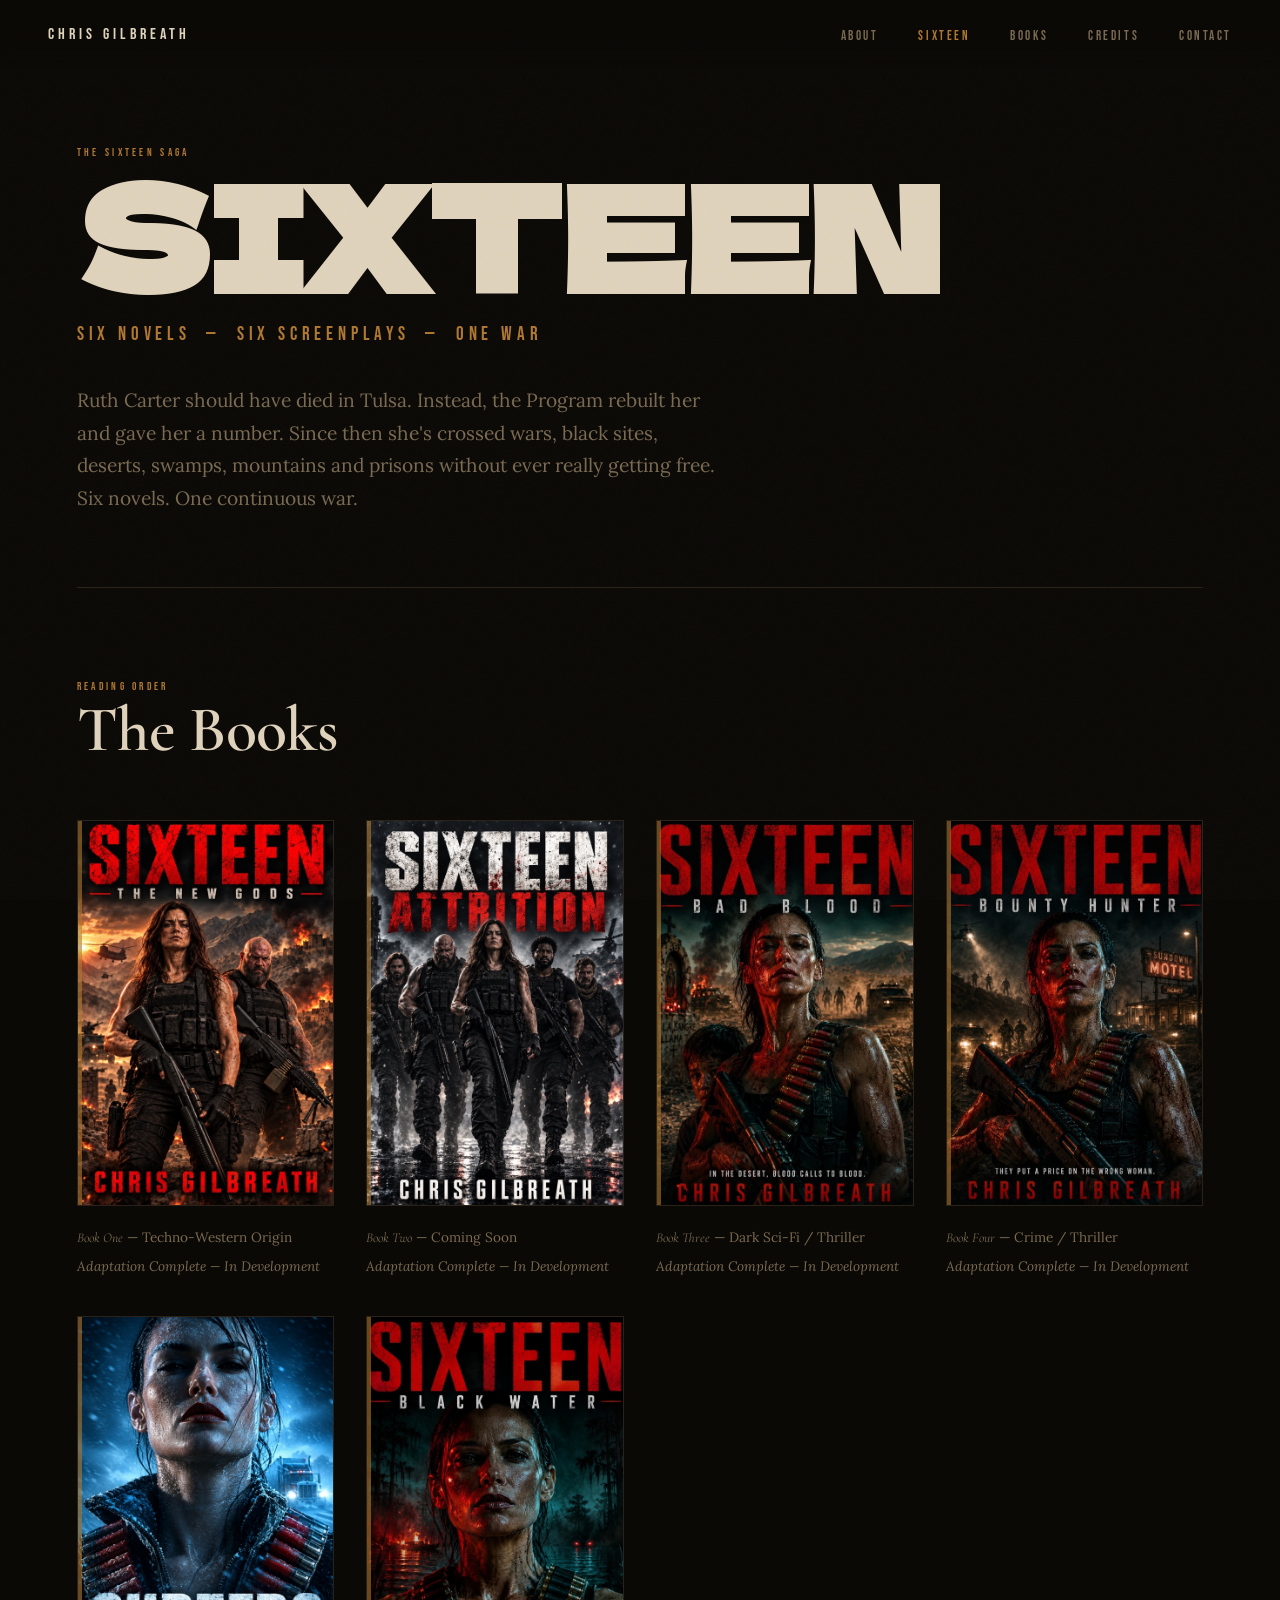
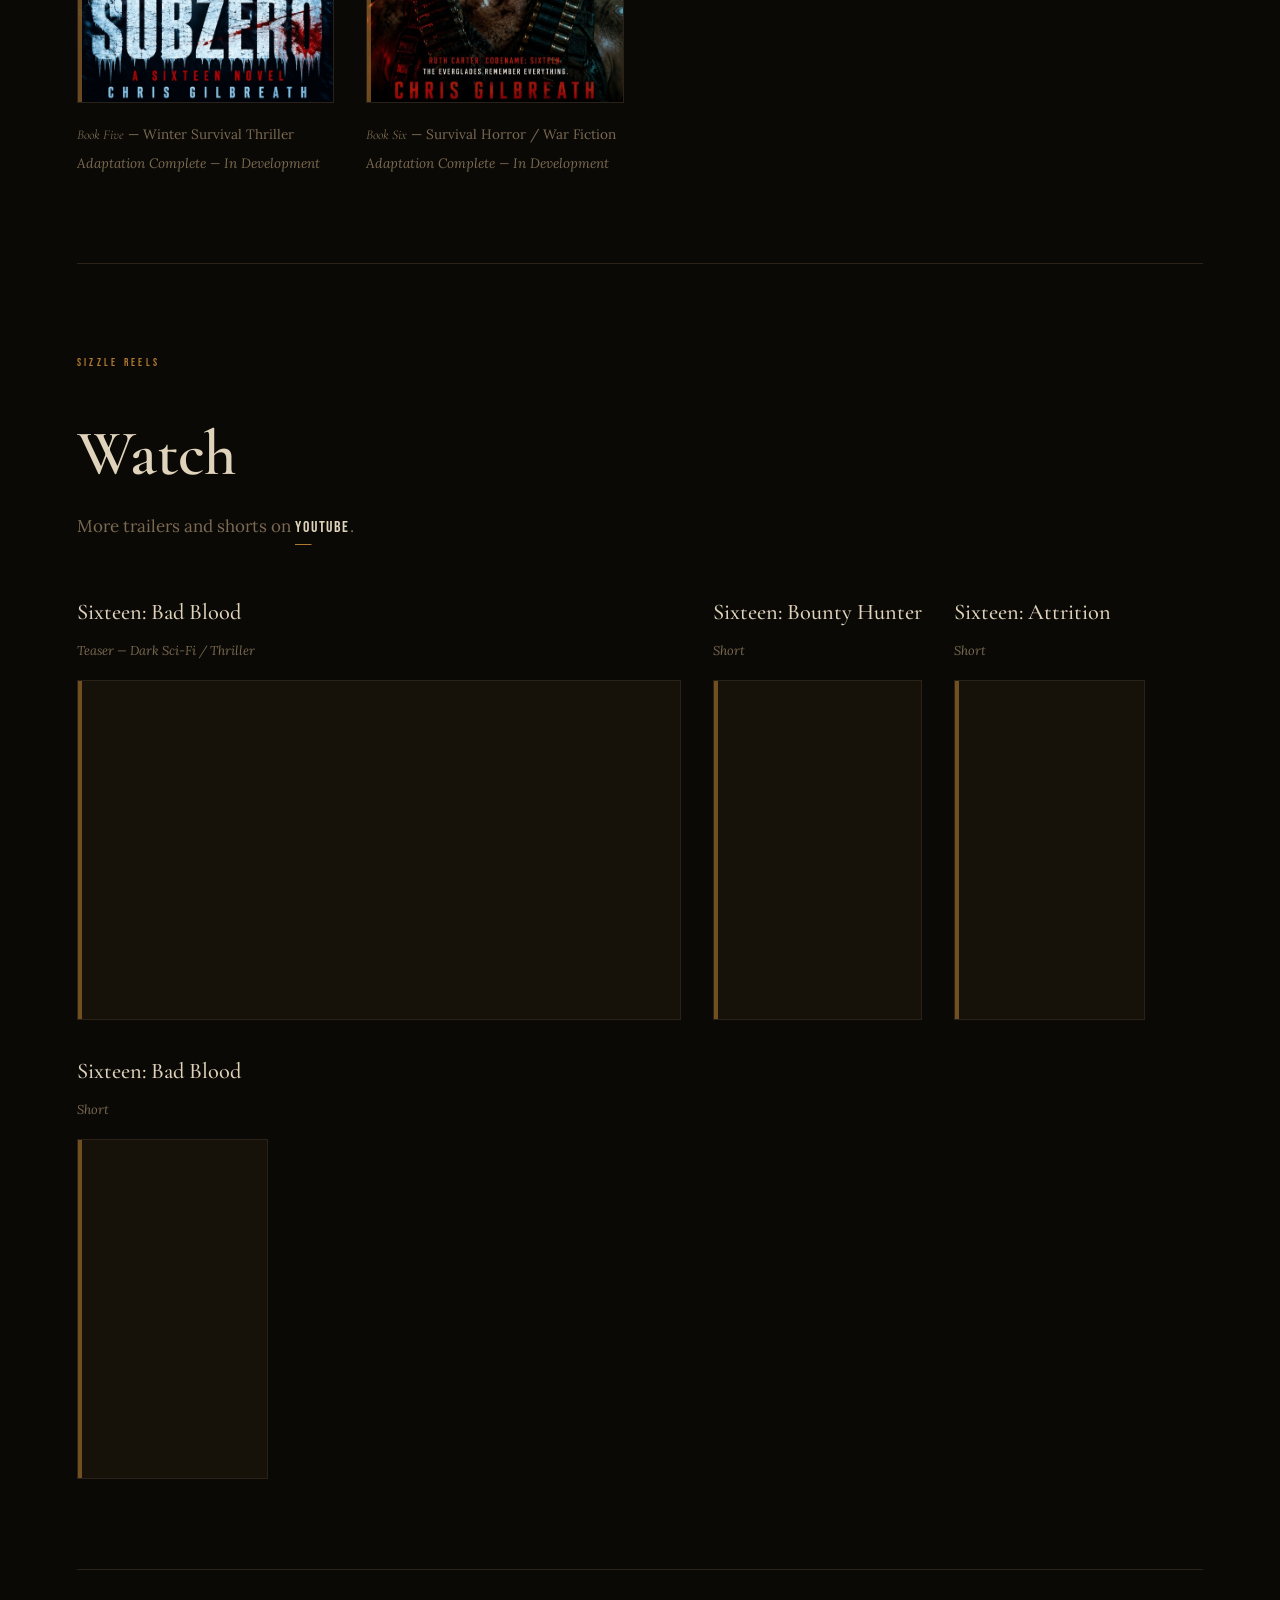
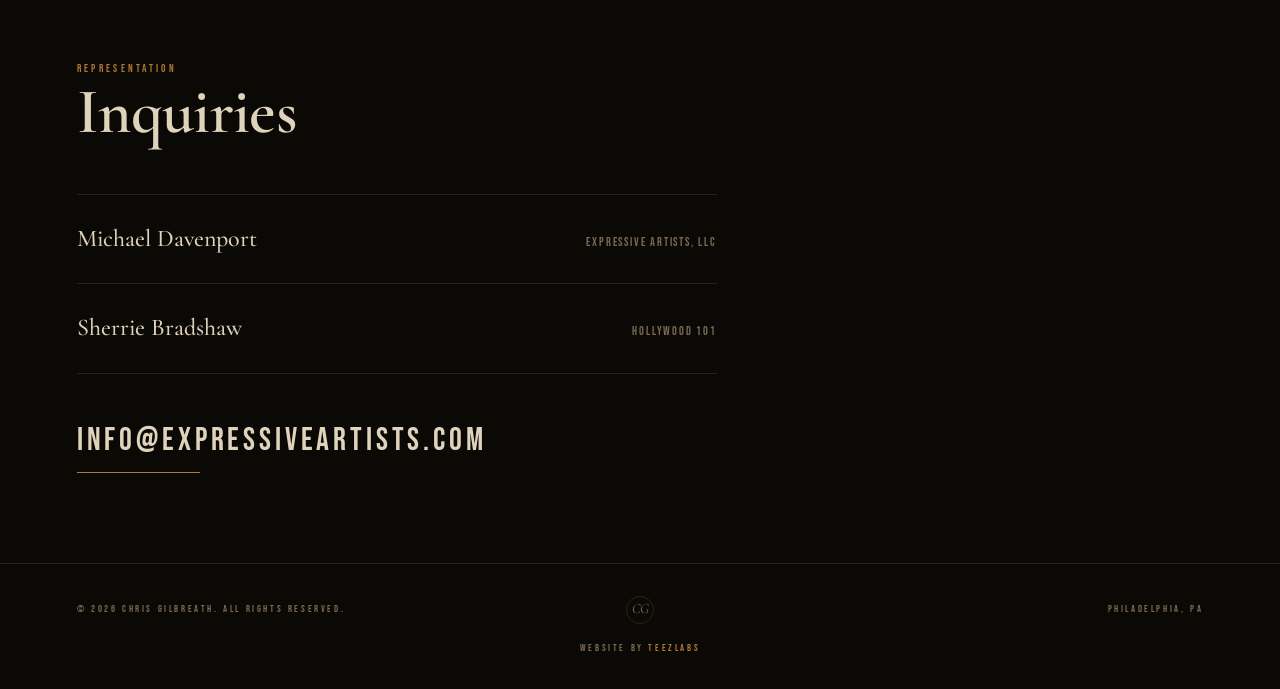
==== commit 9eaae112: "Enable fullscreen on Sixteen page video embeds Add 'fullscreen' to each iframe's allow permissions l" ====
--- a/sixteen.html
+++ b/sixteen.html
@@ -163,28 +163,28 @@
         <p class="trailer-title">Sixteen: Bad Blood</p>
         <p class="trailer-meta">Teaser &mdash; Dark Sci-Fi / Thriller</p>
         <div class="watch-frame watch-frame--landscape">
-          <iframe src="https://www.youtube.com/embed/6PoBz8cH8VU" title="Sixteen: Bad Blood — Teaser Trailer" frameborder="0" allow="accelerometer; autoplay; clipboard-write; encrypted-media; gyroscope; picture-in-picture" allowfullscreen></iframe>
+          <iframe src="https://www.youtube.com/embed/6PoBz8cH8VU" title="Sixteen: Bad Blood — Teaser Trailer" frameborder="0" allow="accelerometer; autoplay; clipboard-write; encrypted-media; gyroscope; picture-in-picture; fullscreen; web-share" allowfullscreen></iframe>
         </div>
       </div>
       <div class="watch-item reveal reveal-delay-2">
         <p class="trailer-title">Sixteen: Bounty Hunter</p>
         <p class="trailer-meta">Short</p>
         <div class="watch-frame watch-frame--portrait">
-          <iframe src="https://www.youtube.com/embed/D0oF_XEMxRk" title="Sixteen: Bounty Hunter — Short" frameborder="0" allow="accelerometer; autoplay; clipboard-write; encrypted-media; gyroscope; picture-in-picture" allowfullscreen></iframe>
+          <iframe src="https://www.youtube.com/embed/D0oF_XEMxRk" title="Sixteen: Bounty Hunter — Short" frameborder="0" allow="accelerometer; autoplay; clipboard-write; encrypted-media; gyroscope; picture-in-picture; fullscreen; web-share" allowfullscreen></iframe>
         </div>
       </div>
       <div class="watch-item reveal reveal-delay-3">
         <p class="trailer-title">Sixteen: Attrition</p>
         <p class="trailer-meta">Short</p>
         <div class="watch-frame watch-frame--portrait">
-          <iframe src="https://www.youtube.com/embed/QCZJbPcMIhU" title="Sixteen: Attrition — Short" frameborder="0" allow="accelerometer; autoplay; clipboard-write; encrypted-media; gyroscope; picture-in-picture" allowfullscreen></iframe>
+          <iframe src="https://www.youtube.com/embed/QCZJbPcMIhU" title="Sixteen: Attrition — Short" frameborder="0" allow="accelerometer; autoplay; clipboard-write; encrypted-media; gyroscope; picture-in-picture; fullscreen; web-share" allowfullscreen></iframe>
         </div>
       </div>
       <div class="watch-item reveal reveal-delay-4">
         <p class="trailer-title">Sixteen: Bad Blood</p>
         <p class="trailer-meta">Short</p>
         <div class="watch-frame watch-frame--portrait">
-          <iframe src="https://www.youtube.com/embed/dlGYacVcySY" title="Sixteen: Bad Blood — Short" frameborder="0" allow="accelerometer; autoplay; clipboard-write; encrypted-media; gyroscope; picture-in-picture" allowfullscreen></iframe>
+          <iframe src="https://www.youtube.com/embed/dlGYacVcySY" title="Sixteen: Bad Blood — Short" frameborder="0" allow="accelerometer; autoplay; clipboard-write; encrypted-media; gyroscope; picture-in-picture; fullscreen; web-share" allowfullscreen></iframe>
         </div>
       </div>
     </div>
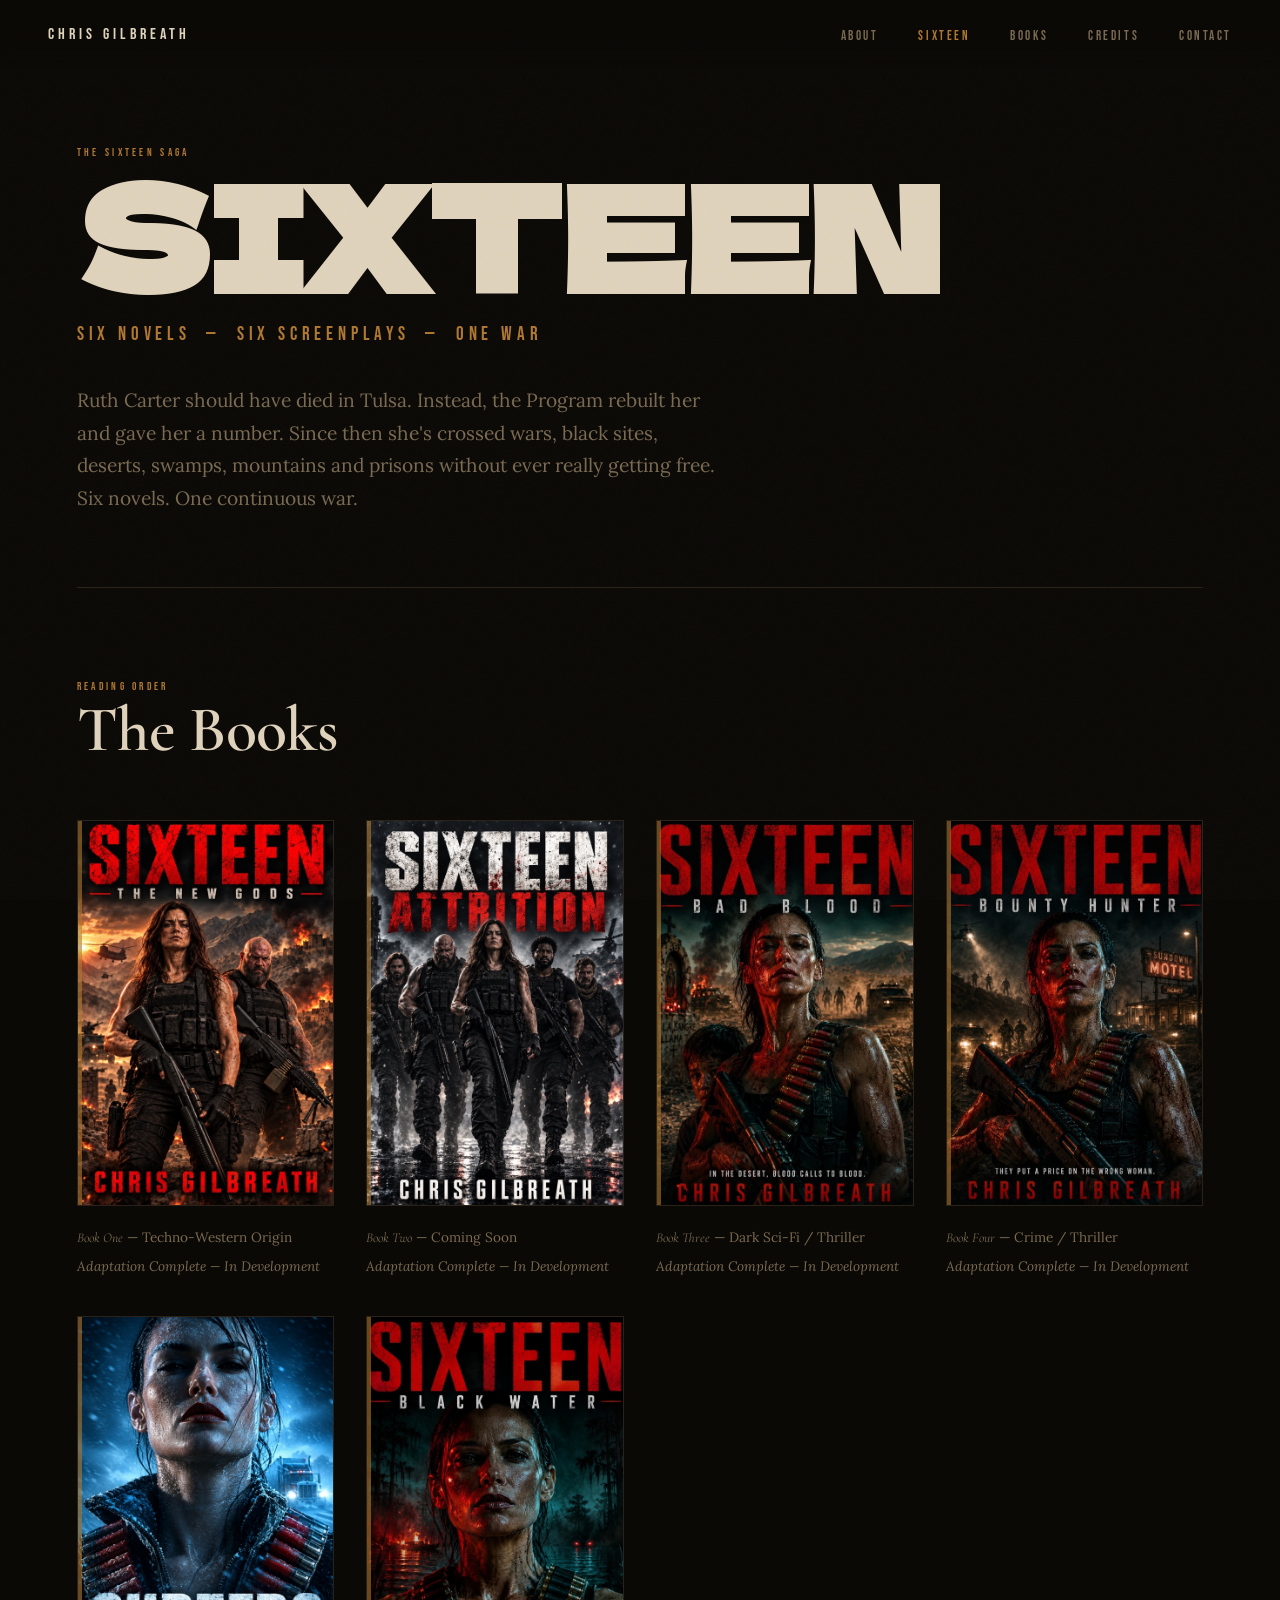
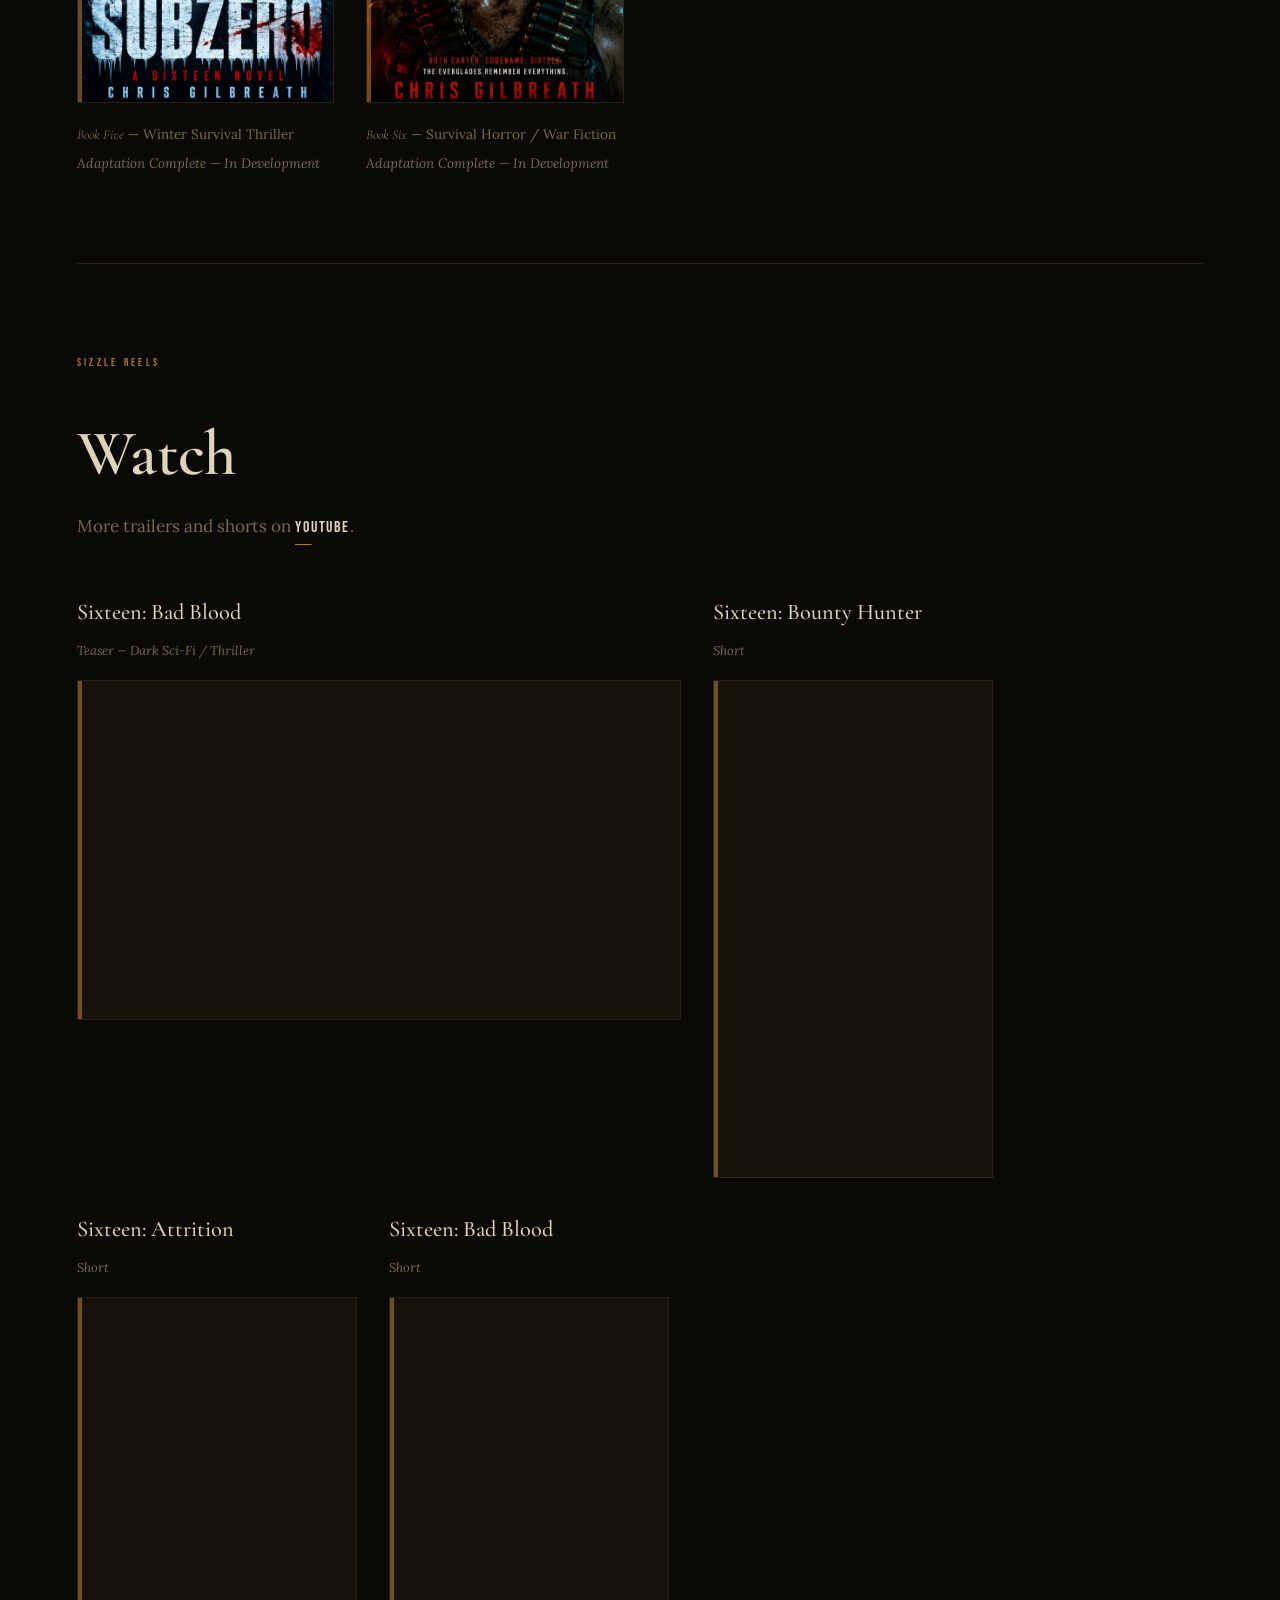
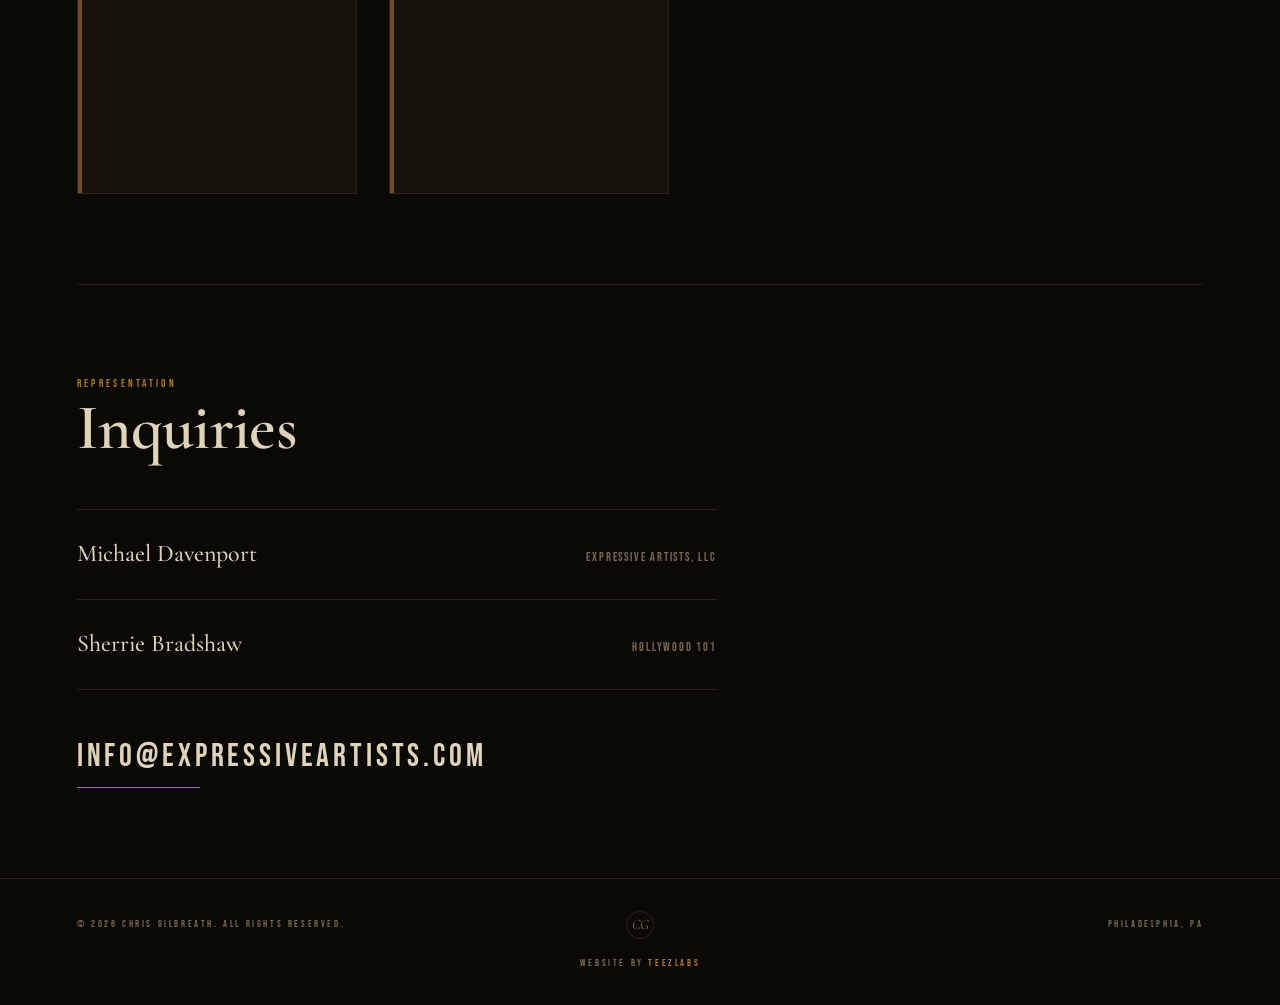
==== commit c6f500de: "Widen Shorts embeds to 280px" ====
--- a/sixteen.html
+++ b/sixteen.html
@@ -27,7 +27,7 @@
   <link rel="preconnect" href="https://fonts.gstatic.com" crossorigin />
   <link href="https://fonts.googleapis.com/css2?family=Cormorant+Garamond:ital,wght@0,300;0,400;0,500;0,600;0,700;1,300;1,400;1,600&family=Bebas+Neue&family=Lora:ital,wght@0,400;0,500;1,400&family=Dela+Gothic+One&display=swap" rel="stylesheet" />
 
-  <link rel="stylesheet" href="style.css?v=20260925h" />
+  <link rel="stylesheet" href="style.css?v=20260925i" />
 
   <!-- Structured Data -->
   <script type="application/ld+json">
--- a/style.css
+++ b/style.css
@@ -448,9 +448,9 @@
 .watch-frame::before { content: ''; position: absolute; left: 0; top: 0; bottom: 0; width: 4px; background: var(--accent); opacity: 0.6; z-index: 2; }
 .watch-frame iframe { position: absolute; inset: 0; width: 100%; height: 100%; border: none; }
 .watch-frame--landscape { aspect-ratio: 16 / 9; }
-.watch-frame--portrait { aspect-ratio: 9 / 16; }
-@media (max-width: 900px) { .watch-frame { height: 260px; } }
-@media (max-width: 600px) { .watch-frame { height: 220px; } }
+.watch-frame--portrait { width: 280px; height: auto; aspect-ratio: 9 / 16; }
+@media (max-width: 900px) { .watch-frame--landscape { height: 260px; } }
+@media (max-width: 600px) { .watch-frame--landscape { height: 220px; } .watch-frame--portrait { width: 200px; } }
 
 /* ─── Scripts ────────────────────────────────────────── */
 #scripts { background: var(--bg-raised); }
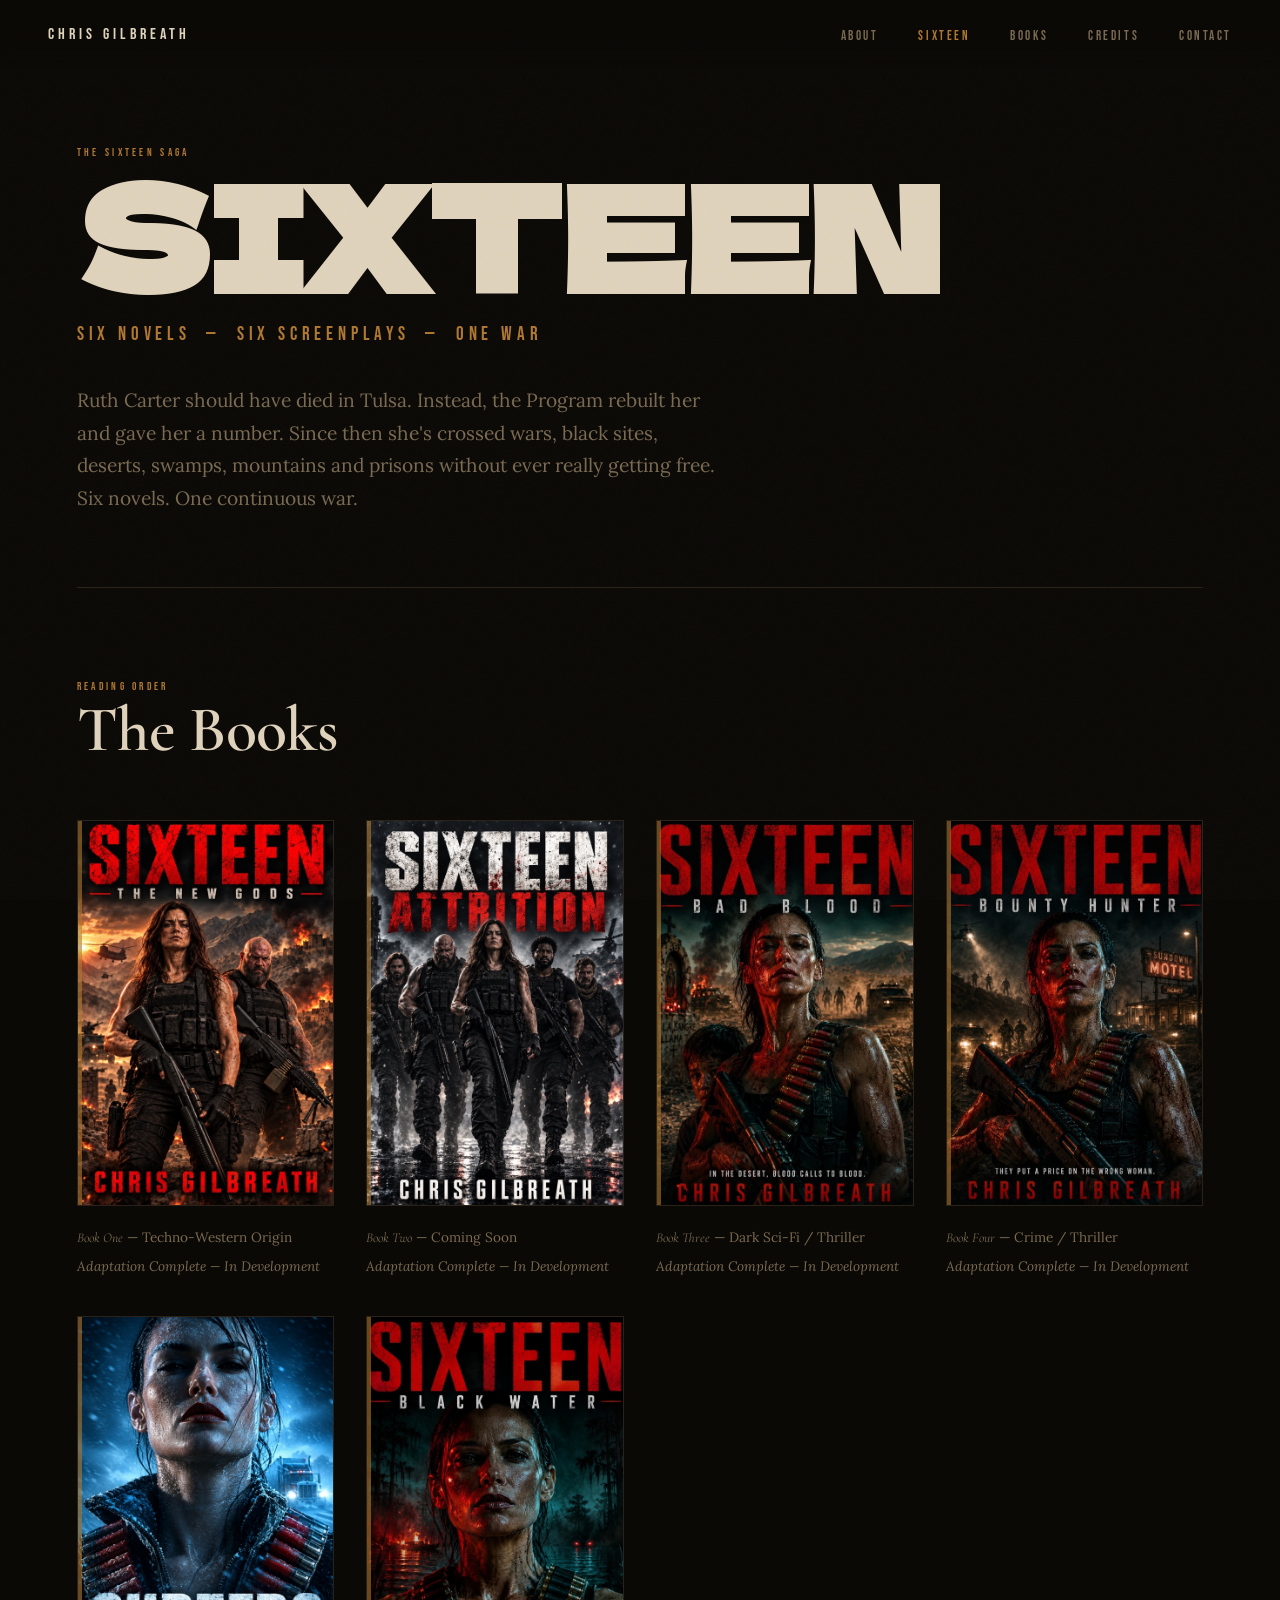
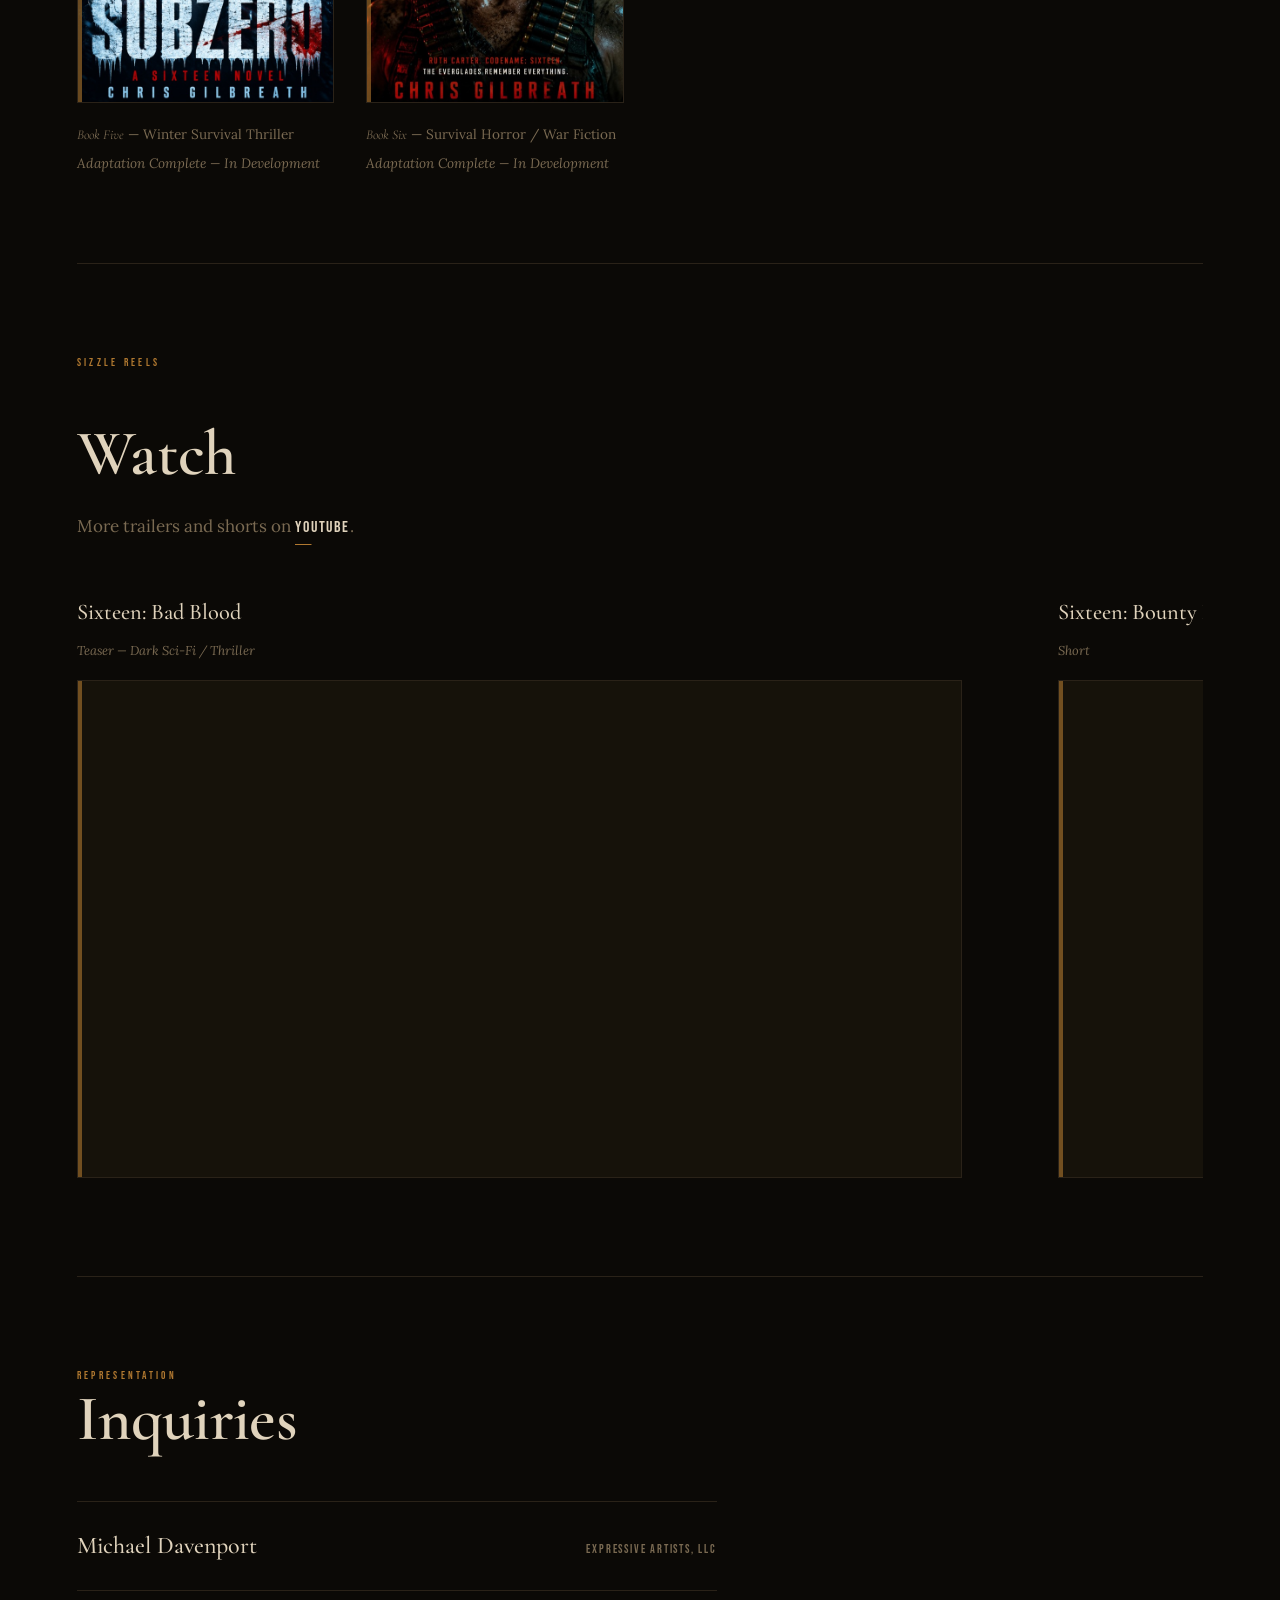
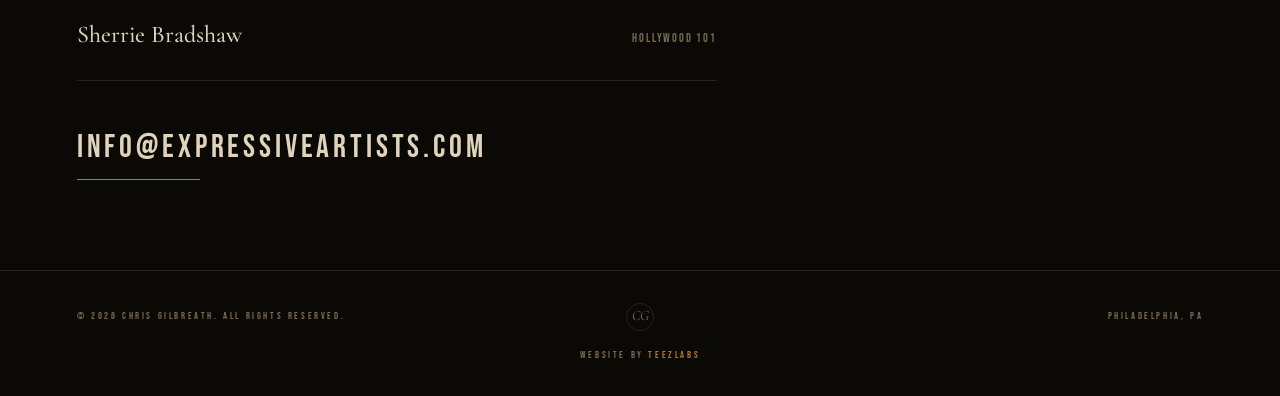
==== commit f59b72a6: "Even out Watch row heights, shift Shorts to the right Trailer height now matches the Shorts (498px, " ====
--- a/sixteen.html
+++ b/sixteen.html
@@ -27,7 +27,7 @@
   <link rel="preconnect" href="https://fonts.gstatic.com" crossorigin />
   <link href="https://fonts.googleapis.com/css2?family=Cormorant+Garamond:ital,wght@0,300;0,400;0,500;0,600;0,700;1,300;1,400;1,600&family=Bebas+Neue&family=Lora:ital,wght@0,400;0,500;1,400&family=Dela+Gothic+One&display=swap" rel="stylesheet" />
 
-  <link rel="stylesheet" href="style.css?v=20260925i" />
+  <link rel="stylesheet" href="style.css?v=20260925l" />
 
   <!-- Structured Data -->
   <script type="application/ld+json">
--- a/style.css
+++ b/style.css
@@ -442,15 +442,16 @@
 @media (max-width: 500px) { .shorts-grid { grid-template-columns: repeat(2, 1fr); } }
 
 /* ─── Watch row: trailer + shorts, uniform height ────── */
-.watch-row { display: flex; flex-wrap: wrap; align-items: flex-start; gap: 2rem; }
-.watch-item { display: flex; flex-direction: column; gap: 0.6rem; }
+.watch-row { display: flex; flex-wrap: nowrap; align-items: flex-start; gap: 2rem; overflow-x: auto; padding-bottom: 0.5rem; }
+.watch-item { display: flex; flex-direction: column; gap: 0.6rem; flex-shrink: 0; }
 .watch-frame { position: relative; height: 340px; width: auto; background: var(--bg-card); border: 1px solid var(--ink-faint); overflow: hidden; }
 .watch-frame::before { content: ''; position: absolute; left: 0; top: 0; bottom: 0; width: 4px; background: var(--accent); opacity: 0.6; z-index: 2; }
 .watch-frame iframe { position: absolute; inset: 0; width: 100%; height: 100%; border: none; }
-.watch-frame--landscape { aspect-ratio: 16 / 9; }
+.watch-frame--landscape { height: 498px; aspect-ratio: 16 / 9; }
 .watch-frame--portrait { width: 280px; height: auto; aspect-ratio: 9 / 16; }
+.watch-row > .watch-item:nth-child(2) { margin-left: 4rem; }
 @media (max-width: 900px) { .watch-frame--landscape { height: 260px; } }
-@media (max-width: 600px) { .watch-frame--landscape { height: 220px; } .watch-frame--portrait { width: 200px; } }
+@media (max-width: 600px) { .watch-frame--landscape { height: 220px; } .watch-frame--portrait { width: 200px; } .watch-row > .watch-item:nth-child(2) { margin-left: 0; } }
 
 /* ─── Scripts ────────────────────────────────────────── */
 #scripts { background: var(--bg-raised); }
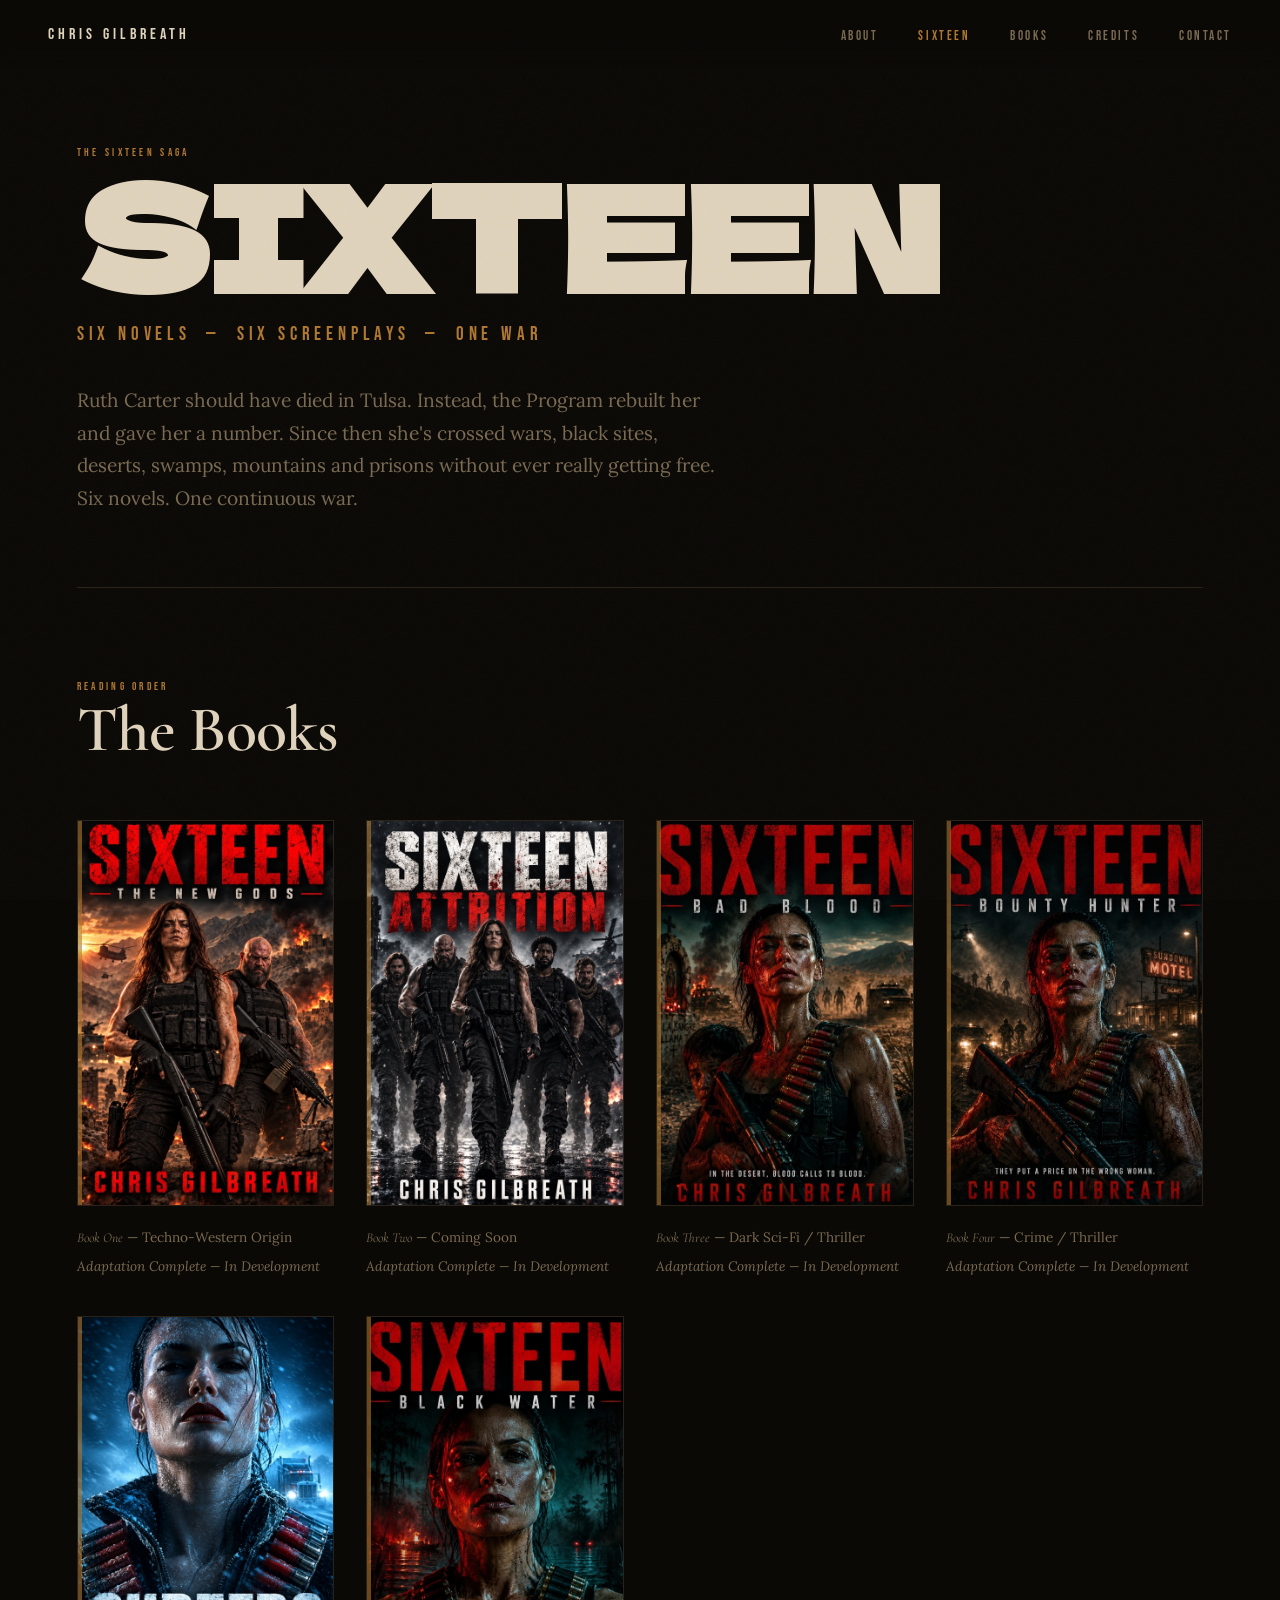
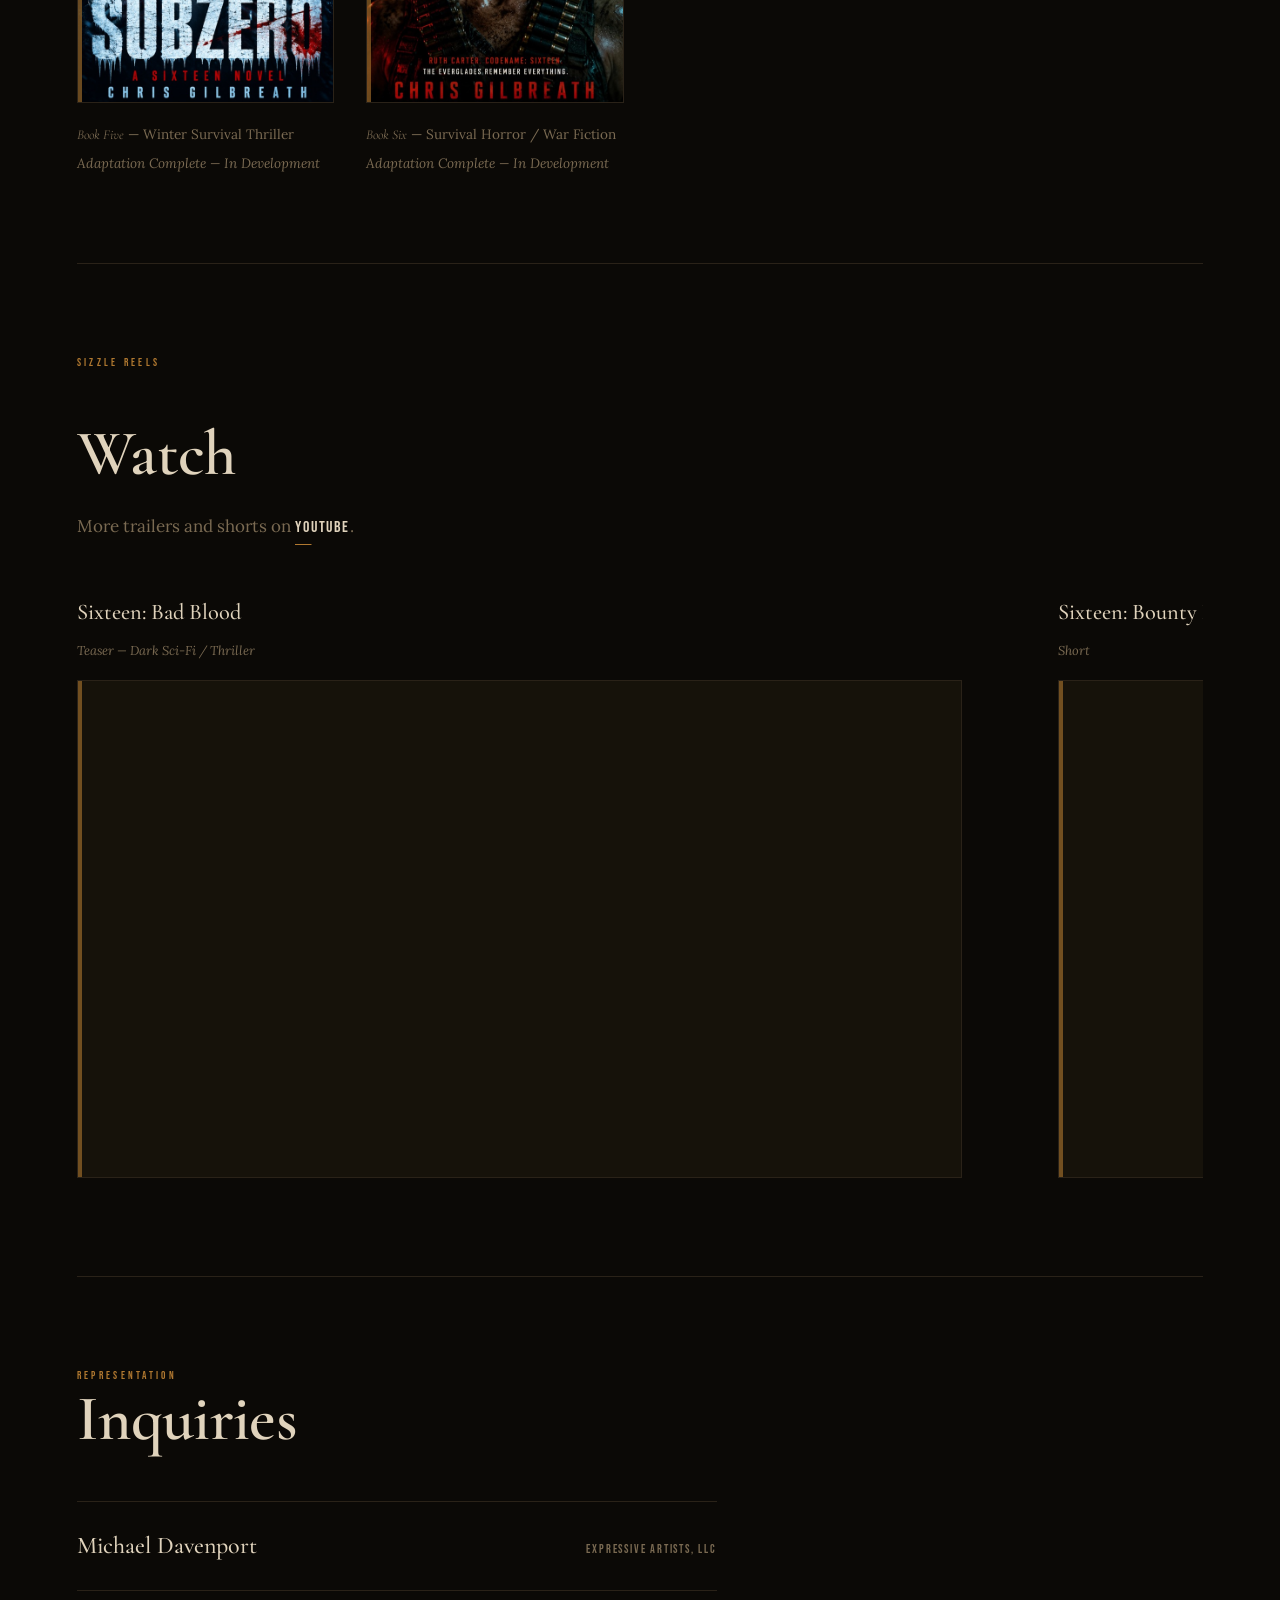
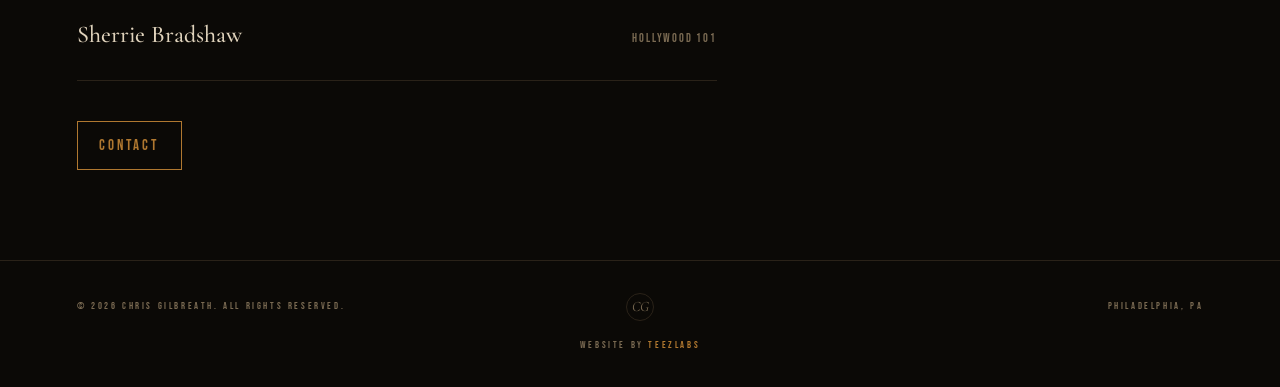
==== commit 092d0871: "Fix representation email, hide address behind a Contact button Corrected email to dav@expressivearti" ====
--- a/sixteen.html
+++ b/sixteen.html
@@ -27,7 +27,7 @@
   <link rel="preconnect" href="https://fonts.gstatic.com" crossorigin />
   <link href="https://fonts.googleapis.com/css2?family=Cormorant+Garamond:ital,wght@0,300;0,400;0,500;0,600;0,700;1,300;1,400;1,600&family=Bebas+Neue&family=Lora:ital,wght@0,400;0,500;1,400&family=Dela+Gothic+One&display=swap" rel="stylesheet" />
 
-  <link rel="stylesheet" href="style.css?v=20260925l" />
+  <link rel="stylesheet" href="style.css?v=20260926a" />
 
   <!-- Structured Data -->
   <script type="application/ld+json">
@@ -208,8 +208,8 @@
       </div>
     </div>
 
-    <a class="contact-email reveal reveal-delay-3" href="mailto:info@expressiveartists.com" style="margin-top: 2.5rem; display: inline-block;">
-      info@expressiveartists.com
+    <a class="btn-outline reveal reveal-delay-3" href="mailto:dav@expressiveartists.com" style="margin-top: 2.5rem;">
+      Contact
     </a>
   </section>
 
--- a/style.css
+++ b/style.css
@@ -838,6 +838,24 @@
   transition: background 0.25s, color 0.25s;
 }
 
+.btn-outline {
+  display: inline-block;
+  font-family: 'Bebas Neue', sans-serif;
+  font-size: 0.95rem;
+  letter-spacing: 0.2em;
+  color: var(--accent);
+  text-decoration: none;
+  border: 1px solid var(--accent);
+  padding: 0.7em 1.4em;
+  width: fit-content;
+  transition: background 0.25s, color 0.25s;
+}
+
+.btn-outline:hover {
+  background: var(--accent);
+  color: var(--bg);
+}
+
 .hero-cta:hover {
   background: var(--accent);
   color: var(--bg);
